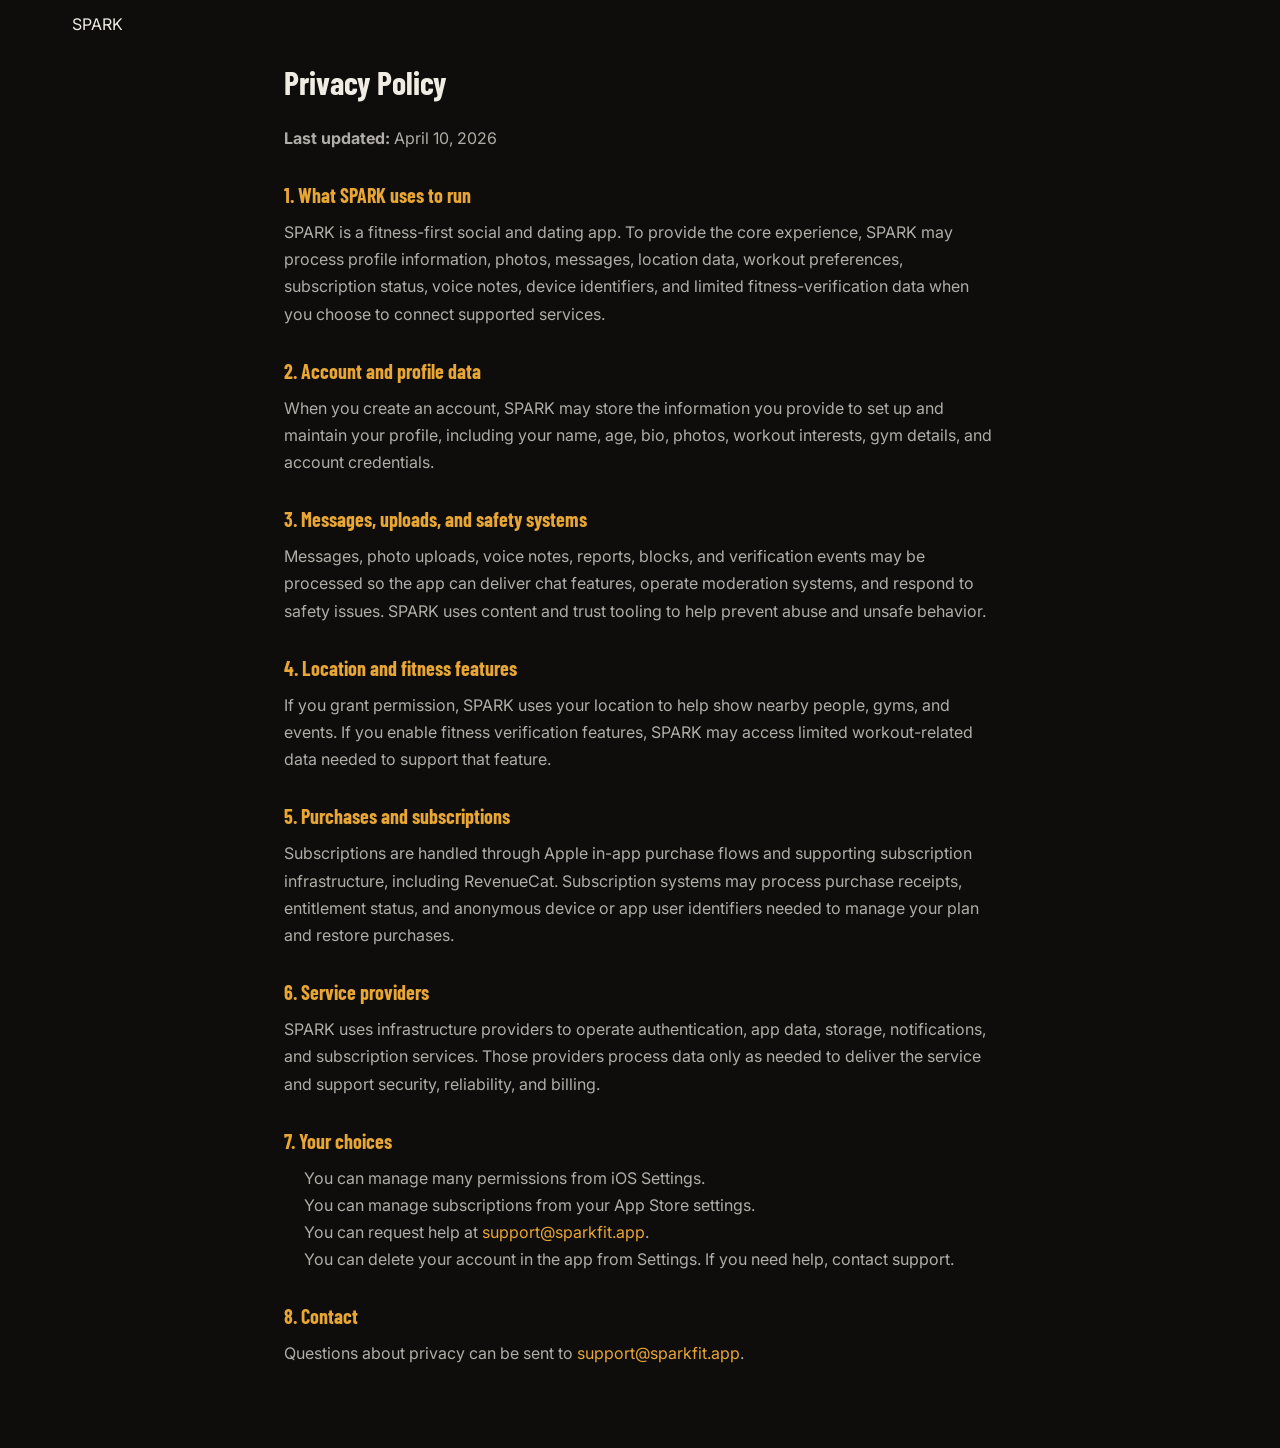
==== privacy/index.html @ d2ed8d86 "feat: add privacy, safety, support, and terms pages Co-Authored-By: Claude Opus 4.6 (1M context) <no" ====
<!DOCTYPE html>
<html lang="en">
<head>
  <meta charset="UTF-8">
  <meta name="viewport" content="width=device-width, initial-scale=1.0">
  <title>Privacy Policy - SPARK</title>
  <meta name="description" content="SPARK privacy policy and data handling details.">
  <link rel="stylesheet" href="../style.css">
  <style>
    .legal { max-width: 760px; margin: 0 auto; padding: 4rem 1.5rem 5rem; }
    .legal h1 { margin-bottom: 1.5rem; }
    .legal h2 { margin: 2rem 0 0.75rem; font-size: 1.25rem; color: var(--gold); }
    .legal p, .legal li { color: var(--text-secondary); line-height: 1.7; }
    .legal ul { padding-left: 1.25rem; }
    .legal a { color: var(--gold); }
  </style>
</head>
<body>
  <nav class="nav" aria-label="Main navigation">
    <div class="container nav__inner">
      <a href="/" class="nav__logo" aria-label="SPARK Home">SPARK</a>
    </div>
  </nav>

  <main class="legal">
    <h1>Privacy Policy</h1>
    <p><strong>Last updated:</strong> April 10, 2026</p>

    <h2>1. What SPARK uses to run</h2>
    <p>SPARK is a fitness-first social and dating app. To provide the core experience, SPARK may process profile information, photos, messages, location data, workout preferences, subscription status, voice notes, device identifiers, and limited fitness-verification data when you choose to connect supported services.</p>

    <h2>2. Account and profile data</h2>
    <p>When you create an account, SPARK may store the information you provide to set up and maintain your profile, including your name, age, bio, photos, workout interests, gym details, and account credentials.</p>

    <h2>3. Messages, uploads, and safety systems</h2>
    <p>Messages, photo uploads, voice notes, reports, blocks, and verification events may be processed so the app can deliver chat features, operate moderation systems, and respond to safety issues. SPARK uses content and trust tooling to help prevent abuse and unsafe behavior.</p>

    <h2>4. Location and fitness features</h2>
    <p>If you grant permission, SPARK uses your location to help show nearby people, gyms, and events. If you enable fitness verification features, SPARK may access limited workout-related data needed to support that feature.</p>

    <h2>5. Purchases and subscriptions</h2>
    <p>Subscriptions are handled through Apple in-app purchase flows and supporting subscription infrastructure, including RevenueCat. Subscription systems may process purchase receipts, entitlement status, and anonymous device or app user identifiers needed to manage your plan and restore purchases.</p>

    <h2>6. Service providers</h2>
    <p>SPARK uses infrastructure providers to operate authentication, app data, storage, notifications, and subscription services. Those providers process data only as needed to deliver the service and support security, reliability, and billing.</p>

    <h2>7. Your choices</h2>
    <ul>
      <li>You can manage many permissions from iOS Settings.</li>
      <li>You can manage subscriptions from your App Store settings.</li>
      <li>You can request help at <a href="mailto:support@sparkfit.app">support@sparkfit.app</a>.</li>
      <li>You can delete your account in the app from Settings. If you need help, contact support.</li>
    </ul>

    <h2>8. Contact</h2>
    <p>Questions about privacy can be sent to <a href="mailto:support@sparkfit.app">support@sparkfit.app</a>.</p>
  </main>
</body>
</html>
---- style.css ----
/* ============================================================
   SPARK Enterprise v8.0 (App v5.3.0) — Design System & Styles
   Premium dark-themed fitness dating app landing page
   ============================================================ */

@import url('https://fonts.googleapis.com/css2?family=Barlow+Condensed:wght@400;500;600;700;800;900&family=Inter:wght@300;400;500;600;700&display=swap');

/* ---------- Design Tokens ---------- */
:root {
  --bg:             #0e0d0b;
  --bg-elevated:    #161513;
  --bg-surface:     #1c1b18;
  --bg-surface-2:   #242320;
  --bg-surface-3:   #2c2b27;
  --gold:           #e8a634;
  --gold-dim:       #c48a28;
  --gold-glow:      rgba(232, 166, 52, 0.15);
  --gold-glow-strong: rgba(232, 166, 52, 0.25);
  --spark-red:      #e85c4a;
  --spark-red-dim:  #c44a3a;
  --spark-red-glow: rgba(232, 92, 74, 0.12);
  --buddy-teal:     #3bb8a8;
  --buddy-teal-dim: #2f9488;
  --buddy-teal-glow:rgba(59, 184, 168, 0.12);
  --community-purple:#9b72e8;
  --community-purple-dim:#7d5cc0;
  --community-purple-glow:rgba(155, 114, 232, 0.12);
  --text-primary:   #f0ece4;
  --text-secondary: rgba(240, 236, 228, 0.72);
  --text-tertiary:  rgba(240, 236, 228, 0.44);
  --text-faint:     rgba(240, 236, 228, 0.24);
  --border-subtle:  rgba(240, 236, 228, 0.06);
  --border-default: rgba(240, 236, 228, 0.10);
  --border-strong:  rgba(240, 236, 228, 0.18);
  --text-xs:   clamp(0.6875rem, 0.65rem + 0.15vw, 0.75rem);
  --text-sm:   clamp(0.8125rem, 0.78rem + 0.15vw, 0.875rem);
  --text-base: clamp(0.9375rem, 0.9rem + 0.2vw, 1rem);
  --text-lg:   clamp(1.125rem, 1rem + 0.5vw, 1.375rem);
  --text-xl:   clamp(1.375rem, 1.1rem + 1vw, 2rem);
  --text-2xl:  clamp(1.75rem, 1.2rem + 2vw, 3rem);
  --text-3xl:  clamp(2.25rem, 1rem + 4vw, 4.5rem);
  --font-display: 'Barlow Condensed', sans-serif;
  --font-body: 'Inter', sans-serif;
  --ease-golden: cubic-bezier(0.16, 1, 0.3, 1);
  --ease-in: cubic-bezier(0.4, 0, 1, 1);
  --transition-interactive: 180ms cubic-bezier(0.16, 1, 0.3, 1);
  --radius-sm: 0.375rem;
  --radius-md: 0.625rem;
  --radius-lg: 1rem;
  --radius-xl: 1.5rem;
  --shadow-sm: 0 1px 3px rgba(0,0,0,0.25);
  --shadow-md: 0 4px 16px rgba(0,0,0,0.3);
  --shadow-lg: 0 12px 40px rgba(0,0,0,0.4);
}

/* ---------- Light Mode ---------- */
[data-theme="light"] {
  --bg:             #f7f5f0;
  --bg-elevated:    #ffffff;
  --bg-surface:     #f0ede6;
  --bg-surface-2:   #e8e5de;
  --bg-surface-3:   #dfdcd5;
  --text-primary:   #1a1814;
  --text-secondary: rgba(26, 24, 20, 0.68);
  --text-tertiary:  rgba(26, 24, 20, 0.44);
  --text-faint:     rgba(26, 24, 20, 0.22);
  --border-subtle:  rgba(26, 24, 20, 0.06);
  --border-default: rgba(26, 24, 20, 0.12);
  --border-strong:  rgba(26, 24, 20, 0.22);
  --shadow-sm: 0 1px 3px rgba(0,0,0,0.08);
  --shadow-md: 0 4px 16px rgba(0,0,0,0.1);
  --shadow-lg: 0 12px 40px rgba(0,0,0,0.14);
}

/* ---------- Reset ---------- */
*, *::before, *::after { box-sizing: border-box; margin: 0; padding: 0; }
html { scroll-behavior: smooth; scroll-padding-top: 5rem; -webkit-font-smoothing: antialiased; text-size-adjust: none; }
body { font-family: var(--font-body); font-size: var(--text-base); line-height: 1.6; color: var(--text-primary); background: var(--bg); overflow-x: hidden; }
img, svg, video, canvas { display: block; max-width: 100%; }
button { cursor: pointer; background: none; border: none; font: inherit; color: inherit; }
a { color: inherit; text-decoration: none; }
ul { list-style: none; }
h1,h2,h3,h4,h5,h6 { font-family: var(--font-display); line-height: 1.15; text-wrap: balance; }
p { text-wrap: pretty; max-width: 72ch; }
input, textarea, select { font: inherit; color: inherit; }

.sr-only { position: absolute; width: 1px; height: 1px; padding: 0; margin: -1px; overflow: hidden; clip: rect(0,0,0,0); white-space: nowrap; border-width: 0; }

@media (prefers-reduced-motion: reduce) {
  *, *::before, *::after {
    animation-duration: 0.01ms !important;
    animation-iteration-count: 1 !important;
    transition-duration: 0.01ms !important;
    scroll-behavior: auto !important;
  }
}

/* ---------- Layout ---------- */
.container { width: 100%; max-width: 1200px; margin: 0 auto; padding: 0 clamp(1rem, 3vw, 2rem); }
.text-center { text-align: center; }
section { padding: clamp(3rem, 6vw, 6rem) 0; }

/* ---------- Skip Link ---------- */
.skip-link { position: absolute; top: -100%; left: 1rem; background: var(--gold); color: #0e0d0b; padding: 0.5rem 1rem; border-radius: var(--radius-sm); font-weight: 600; z-index: 10000; }
.skip-link:focus { top: 0.5rem; }

/* ---------- Section Headers ---------- */
.section-label { font-family: var(--font-display); font-size: var(--text-sm); font-weight: 700; text-transform: uppercase; letter-spacing: 0.15em; color: var(--gold); margin-bottom: 0.75rem; }
.section-title { font-size: var(--text-2xl); font-weight: 800; text-transform: uppercase; letter-spacing: 0.02em; margin-bottom: 1rem; }
.section-subtitle { font-size: var(--text-base); color: var(--text-secondary); max-width: 600px; margin: 0 auto; }
.section-header { margin-bottom: clamp(2rem, 4vw, 3.5rem); }

/* ---------- Buttons ---------- */
.btn { display: inline-flex; align-items: center; gap: 0.5rem; font-family: var(--font-display); font-weight: 700; font-size: var(--text-sm); text-transform: uppercase; letter-spacing: 0.08em; padding: 0.75rem 1.75rem; border-radius: var(--radius-md); transition: all var(--transition-interactive); white-space: nowrap; }
.btn--primary { background: var(--gold); color: #0e0d0b; }
.btn--primary:hover { background: #f0b440; transform: translateY(-1px); box-shadow: 0 4px 20px var(--gold-glow-strong); }
.btn--primary:active { transform: translateY(0); }
.btn--outline { border: 1.5px solid var(--border-strong); color: var(--text-primary); }
.btn--outline:hover { border-color: var(--gold); color: var(--gold); transform: translateY(-1px); }
.btn--sm { padding: 0.5rem 1.25rem; font-size: var(--text-xs); }
.btn--lg { padding: 1rem 2.25rem; font-size: var(--text-sm); }
.btn--block { width: 100%; justify-content: center; }

/* ---------- Tags ---------- */
.tag { display: inline-block; font-size: 0.65rem; font-weight: 700; text-transform: uppercase; letter-spacing: 0.1em; padding: 0.2rem 0.5rem; border-radius: var(--radius-sm); }
.tag--gold { background: var(--gold-glow); color: var(--gold); }
.tag--teal { background: var(--buddy-teal-glow); color: var(--buddy-teal); }
.tag--purple { background: var(--community-purple-glow); color: var(--community-purple); }

/* ---------- Navigation ---------- */
.nav { position: fixed; top: 0; left: 0; right: 0; z-index: 1000; padding: 0.75rem 0; transition: background 0.3s, box-shadow 0.3s, backdrop-filter 0.3s; }
.nav.scrolled { background: rgba(14, 13, 11, 0.85); backdrop-filter: blur(20px) saturate(1.5); box-shadow: 0 1px 0 var(--border-subtle); }
[data-theme="light"] .nav.scrolled { background: rgba(247, 245, 240, 0.88); }
.nav__inner { display: flex; align-items: center; justify-content: space-between; gap: 2rem; }
.nav__logo { flex-shrink: 0; }
.nav__links { display: flex; gap: 1.75rem; }
.nav__links a { font-family: var(--font-display); font-size: var(--text-sm); font-weight: 600; text-transform: uppercase; letter-spacing: 0.06em; color: var(--text-secondary); transition: color var(--transition-interactive); }
.nav__links a:hover { color: var(--gold); }
.nav__actions { display: flex; align-items: center; gap: 0.75rem; }
.nav__theme-btn { width: 36px; height: 36px; display: flex; align-items: center; justify-content: center; border-radius: 50%; color: var(--text-secondary); transition: color var(--transition-interactive), background var(--transition-interactive); }
.nav__theme-btn:hover { color: var(--gold); background: var(--gold-glow); }

.hamburger { display: none; flex-direction: column; gap: 5px; width: 28px; padding: 4px 0; }
.hamburger span { display: block; height: 2px; background: var(--text-primary); border-radius: 2px; transition: all 0.3s var(--ease-golden); }
.hamburger.active span:nth-child(1) { transform: rotate(45deg) translate(5px, 5px); }
.hamburger.active span:nth-child(2) { opacity: 0; }
.hamburger.active span:nth-child(3) { transform: rotate(-45deg) translate(5px, -5px); }

.mobile-nav { display: none; position: fixed; top: 0; left: 0; right: 0; bottom: 0; background: var(--bg); z-index: 999; flex-direction: column; align-items: center; justify-content: center; gap: 2rem; opacity: 0; pointer-events: none; transition: opacity 0.3s; }
.mobile-nav.open { display: flex; opacity: 1; pointer-events: all; }
.mobile-nav a { font-family: var(--font-display); font-size: var(--text-xl); font-weight: 700; text-transform: uppercase; letter-spacing: 0.08em; color: var(--text-primary); }

@media (max-width: 900px) {
  .nav__links, .nav__actions .btn { display: none; }
  .hamburger { display: flex; }
}

/* ---------- Scroll Reveal ---------- */
.js-reveal-ready .reveal { opacity: 0; transform: translateY(16px); transition: opacity 0.6s var(--ease-golden), transform 0.6s var(--ease-golden); }
.js-reveal-ready .reveal.visible { opacity: 1; transform: translateY(0); }
.js-reveal-ready .stagger-item { opacity: 0; transform: translateY(16px); transition: opacity 0.5s var(--ease-golden), transform 0.5s var(--ease-golden); }
.js-reveal-ready .stagger-item.visible { opacity: 1; transform: translateY(0); }

/* ---------- Text Gradient ---------- */
.text-gradient { background: linear-gradient(135deg, var(--gold), var(--spark-red)); -webkit-background-clip: text; -webkit-text-fill-color: transparent; background-clip: text; }

/* ============================================================
   HERO
   ============================================================ */
.hero { position: relative; min-height: 100vh; display: flex; align-items: center; padding-top: 5rem; overflow: hidden; }
#heroCanvas { position: absolute; inset: 0; width: 100%; height: 100%; z-index: 0; pointer-events: none; }
.hero__inner { position: relative; z-index: 1; display: grid; grid-template-columns: 1fr 1fr; align-items: center; gap: 3rem; }
.hero__label { font-family: var(--font-display); font-weight: 700; text-transform: uppercase; letter-spacing: 0.15em; color: var(--gold); font-size: var(--text-sm); margin-bottom: 1rem; }
.hero__title { font-size: var(--text-3xl); font-weight: 900; text-transform: uppercase; letter-spacing: 0.02em; line-height: 1.05; margin-bottom: 1.5rem; }
.hero__subtitle { font-size: var(--text-base); color: var(--text-secondary); line-height: 1.7; margin-bottom: 2rem; max-width: 520px; }
.hero__ctas { display: flex; gap: 1rem; flex-wrap: wrap; margin-bottom: 2rem; }
.hero__proof { display: flex; align-items: center; gap: 0.75rem; }
.hero__proof p { font-size: var(--text-sm); color: var(--text-secondary); }
.hero__avatars { display: flex; }
.hero__avatar { width: 32px; height: 32px; border-radius: 50%; display: flex; align-items: center; justify-content: center; font-size: 0.65rem; font-weight: 700; color: #fff; margin-right: -8px; border: 2px solid var(--bg); }

/* 3D Phone */
.hero__phone-wrapper { display: flex; justify-content: center; perspective: 1200px; }
.phone-3d { position: relative; transform-style: preserve-3d; }
.phone-3d__device { width: 260px; height: 520px; background: #1a1a1a; border-radius: 36px; border: 3px solid #333; box-shadow: 0 20px 60px rgba(0,0,0,0.5), inset 0 0 0 1px rgba(255,255,255,0.05); overflow: hidden; position: relative; transform: rotateY(-8deg) rotateX(2deg); transition: transform 0.8s var(--ease-golden); }
.phone-3d:hover .phone-3d__device { transform: rotateY(0deg) rotateX(0deg); }
.phone-3d__screen { width: 100%; height: 100%; position: relative; overflow: hidden; background: var(--bg-surface); border-radius: 33px; }
.phone-3d__slide { position: absolute; inset: 0; opacity: 0; transition: opacity 0.6s var(--ease-golden); }
.phone-3d__slide--active { opacity: 1; }

/* Phone screen content */
.phone-screen { height: 100%; display: flex; flex-direction: column; padding: 2.5rem 1.25rem 1.25rem; }
.phone-screen__header { display: flex; justify-content: space-between; align-items: center; margin-bottom: 1rem; }
.phone-screen__logo { font-family: var(--font-display); font-weight: 800; font-size: 1.1rem; color: var(--gold); text-transform: uppercase; letter-spacing: 0.05em; }
.phone-screen__icon { color: var(--text-secondary); font-size: 0.9rem; }
.phone-screen__card { flex: 1; display: flex; flex-direction: column; align-items: center; justify-content: center; gap: 0.5rem; }
.phone-screen__avatar { width: 80px; height: 80px; border-radius: 50%; display: flex; align-items: center; justify-content: center; font-size: 1.5rem; font-weight: 700; color: #fff; margin-bottom: 0.5rem; }
.phone-screen__card h4 { font-family: var(--font-display); font-weight: 700; font-size: 1.1rem; }
.phone-screen__card p { font-size: 0.75rem; color: var(--text-secondary); }
.phone-screen__tags { display: flex; gap: 0.35rem; margin-top: 0.5rem; }
.phone-screen__actions { display: flex; justify-content: center; gap: 1rem; padding: 1rem 0; }
.phone-btn { width: 44px; height: 44px; border-radius: 50%; display: flex; align-items: center; justify-content: center; font-size: 1rem; border: 2px solid var(--border-default); color: var(--text-secondary); transition: all var(--transition-interactive); }
.phone-btn--skip:hover { border-color: var(--spark-red); color: var(--spark-red); }
.phone-btn--like:hover { border-color: var(--buddy-teal); color: var(--buddy-teal); }
.phone-btn--super:hover { border-color: var(--gold); color: var(--gold); }

.phone-screen--match { align-items: center; justify-content: center; background: radial-gradient(ellipse at center, rgba(232,92,74,0.15) 0%, transparent 70%); }
.phone-screen__match-anim { text-align: center; }
.phone-screen__match-anim i { font-size: 2.5rem; color: var(--spark-red); margin-bottom: 0.75rem; display: block; }
.phone-screen__match-anim h4 { font-family: var(--font-display); font-size: 1.5rem; font-weight: 800; text-transform: uppercase; margin-bottom: 0.5rem; }
.phone-screen__match-anim p { font-size: 0.8rem; color: var(--text-secondary); margin-bottom: 1rem; }
.phone-screen__match-avatars { display: flex; align-items: center; justify-content: center; gap: 0.75rem; }
.phone-screen__avatar-sm { width: 48px; height: 48px; border-radius: 50%; display: flex; align-items: center; justify-content: center; font-weight: 700; color: #fff; font-size: 0.9rem; }
.phone-screen__heart { color: var(--spark-red); font-size: 1.2rem; animation: pulse-heart 1.2s ease-in-out infinite; }
@keyframes pulse-heart { 0%,100% { transform: scale(1); } 50% { transform: scale(1.2); } }

.phone-screen--chat .phone-screen__messages { flex: 1; display: flex; flex-direction: column; gap: 0.5rem; justify-content: flex-end; padding-bottom: 1rem; }
.msg { max-width: 80%; padding: 0.5rem 0.75rem; border-radius: 12px; font-size: 0.75rem; line-height: 1.4; }
.msg--them { background: var(--bg-surface-2); align-self: flex-start; border-bottom-left-radius: 4px; }
.msg--me { background: var(--gold); color: #0e0d0b; align-self: flex-end; border-bottom-right-radius: 4px; }

/* Phone floating labels */
.phone-3d__labels { position: absolute; inset: 0; pointer-events: none; }
.phone-3d__label { position: absolute; background: var(--bg-surface); border: 1px solid var(--border-default); padding: 0.4rem 0.75rem; border-radius: var(--radius-md); font-size: 0.7rem; font-weight: 600; color: var(--text-primary); white-space: nowrap; box-shadow: var(--shadow-md); }
.phone-3d__label i { color: var(--gold); margin-right: 0.3rem; }
.phone-3d__label--1 { top: 15%; left: -110%; }
.phone-3d__label--2 { top: 45%; right: -110%; }
.phone-3d__label--3 { bottom: 20%; left: -100%; }

@media (max-width: 768px) {
  .hero__inner { grid-template-columns: 1fr; text-align: center; }
  .hero__subtitle { margin-left: auto; margin-right: auto; }
  .hero__ctas { justify-content: center; }
  .hero__proof { justify-content: center; }
  .phone-3d__label { display: none; }
  .phone-3d__device { width: 220px; height: 440px; transform: none; }
}

/* ============================================================
   STATS
   ============================================================ */
.stats { padding: 2.5rem 0; border-top: 1px solid var(--border-subtle); border-bottom: 1px solid var(--border-subtle); }
.stats__grid { display: grid; grid-template-columns: repeat(4, 1fr); gap: 2rem; text-align: center; }
.stat__number { font-family: var(--font-display); font-size: var(--text-xl); font-weight: 800; color: var(--gold); display: block; }
.stat__label { font-size: var(--text-xs); color: var(--text-tertiary); text-transform: uppercase; letter-spacing: 0.1em; }
@media (max-width: 600px) { .stats__grid { grid-template-columns: repeat(2, 1fr); } }

/* ============================================================
   HOW IT WORKS
   ============================================================ */
.how__grid { display: grid; grid-template-columns: repeat(3, 1fr); gap: 2rem; }
.how-card { background: var(--bg-surface); border: 1px solid var(--border-subtle); border-radius: var(--radius-lg); padding: 2rem; text-align: center; position: relative; transition: border-color var(--transition-interactive), box-shadow var(--transition-interactive); }
.how-card:hover { border-color: var(--gold-glow); box-shadow: 0 0 30px var(--gold-glow); }
.how-card__icon { font-size: 1.75rem; color: var(--gold); margin-bottom: 1rem; }
.how-card__step { position: absolute; top: 1rem; right: 1rem; font-family: var(--font-display); font-size: 2.5rem; font-weight: 900; color: var(--text-faint); line-height: 1; }
.how-card__title { font-size: var(--text-lg); font-weight: 700; margin-bottom: 0.75rem; }
.how-card__text { font-size: var(--text-sm); color: var(--text-secondary); line-height: 1.7; }
@media (max-width: 768px) { .how__grid { grid-template-columns: 1fr; } }

/* ============================================================
   FEATURES TABS
   ============================================================ */
.features-section { background: var(--bg-elevated); }
.features__tabs { display: flex; justify-content: center; gap: 0.5rem; flex-wrap: wrap; margin-bottom: 2.5rem; }
.features__tab { font-family: var(--font-display); font-size: var(--text-sm); font-weight: 600; text-transform: uppercase; letter-spacing: 0.08em; padding: 0.6rem 1.5rem; border-radius: var(--radius-md); border: 1px solid var(--border-default); color: var(--text-secondary); transition: all var(--transition-interactive); }
.features__tab.active, .features__tab:hover { background: var(--gold); color: #0e0d0b; border-color: var(--gold); }
.features__panel { display: none; }
.features__panel.active { display: block; }
.features__panel-grid { display: grid; grid-template-columns: repeat(2, 1fr); gap: 1.5rem; }
.feature-item { display: flex; gap: 1rem; padding: 1.5rem; background: var(--bg-surface); border: 1px solid var(--border-subtle); border-radius: var(--radius-md); transition: border-color var(--transition-interactive); }
.feature-item:hover { border-color: var(--gold-glow); }
.feature-item__icon { font-size: 1.25rem; color: var(--gold); flex-shrink: 0; margin-top: 0.15rem; }
.feature-item h4 { font-size: var(--text-sm); font-weight: 700; margin-bottom: 0.35rem; }
.feature-item p { font-size: var(--text-xs); color: var(--text-secondary); line-height: 1.6; }
@media (max-width: 600px) { .features__panel-grid { grid-template-columns: 1fr; } }

/* ============================================================
   FITNESS VERIFIED SECTION
   ============================================================ */
.verified-section {
  background: var(--bg);
  position: relative;
  overflow: hidden;
}
.verified-section::before {
  content: '';
  position: absolute;
  inset: 0;
  background: radial-gradient(ellipse 70% 50% at 50% 0%, rgba(232, 166, 52, 0.08) 0%, transparent 70%);
  pointer-events: none;
}
.verified__grid {
  display: grid;
  grid-template-columns: repeat(3, 1fr);
  gap: 2rem;
  margin-top: 3rem;
}
.verified-card {
  background: var(--bg-surface);
  border: 1px solid var(--border-subtle);
  border-radius: var(--radius-lg);
  padding: 2.5rem 2rem;
  text-align: center;
  position: relative;
  overflow: hidden;
  transition: transform var(--transition-interactive), border-color var(--transition-interactive), box-shadow var(--transition-interactive);
}
.verified-card::after {
  content: '';
  position: absolute;
  inset: 0;
  opacity: 0;
  border-radius: inherit;
  transition: opacity var(--transition-interactive);
  pointer-events: none;
}
.verified-card:hover {
  transform: translateY(-6px);
}
.verified-card--bronze::after,
.verified-card:nth-child(1)::after { background: radial-gradient(ellipse 80% 60% at 50% 0%, rgba(184, 115, 51, 0.12) 0%, transparent 70%); }
.verified-card--silver::after,
.verified-card:nth-child(2)::after { background: radial-gradient(ellipse 80% 60% at 50% 0%, rgba(170, 169, 173, 0.12) 0%, transparent 70%); }
.verified-card--gold::after,
.verified-card:nth-child(3)::after  { background: radial-gradient(ellipse 80% 60% at 50% 0%, rgba(232, 166, 52, 0.18) 0%, transparent 70%); }
.verified-card:hover::after { opacity: 1; }
.verified-card:nth-child(1):hover { border-color: rgba(184, 115, 51, 0.4); box-shadow: 0 12px 40px rgba(184, 115, 51, 0.15); }
.verified-card:nth-child(2):hover { border-color: rgba(170, 169, 173, 0.4); box-shadow: 0 12px 40px rgba(170, 169, 173, 0.12); }
.verified-card:nth-child(3):hover { border-color: rgba(232, 166, 52, 0.45); box-shadow: 0 12px 40px rgba(232, 166, 52, 0.2); }
.verified-badge {
  font-size: 3.5rem;
  display: block;
  margin-bottom: 1.25rem;
  line-height: 1;
  position: relative;
  z-index: 1;
  filter: drop-shadow(0 4px 12px rgba(0,0,0,0.4));
}
.verified-badge--bronze {
  filter: drop-shadow(0 4px 16px rgba(184, 115, 51, 0.5));
}
.verified-badge--silver {
  filter: drop-shadow(0 4px 16px rgba(170, 169, 173, 0.4));
}
.verified-badge--gold {
  filter: drop-shadow(0 4px 16px rgba(232, 166, 52, 0.55));
}
.verified-card h3 {
  font-family: 'Barlow Condensed', sans-serif;
  font-weight: 800;
  font-size: var(--text-xl);
  letter-spacing: 0.04em;
  text-transform: uppercase;
  margin-bottom: 0.75rem;
  position: relative;
  z-index: 1;
}
.verified-card:nth-child(1) h3 { color: #cd7f32; }
.verified-card:nth-child(2) h3 { color: #aaa9ad; }
.verified-card:nth-child(3) h3 { background: linear-gradient(135deg, var(--gold), var(--buddy-teal)); -webkit-background-clip: text; -webkit-text-fill-color: transparent; background-clip: text; }
.verified-card p {
  font-size: var(--text-sm);
  color: var(--text-secondary);
  line-height: 1.6;
  position: relative;
  z-index: 1;
}
@media (max-width: 768px) { .verified__grid { grid-template-columns: 1fr; max-width: 360px; margin-inline: auto; } }
@media (max-width: 480px) { .verified-card { padding: 2rem 1.5rem; } }

/* ============================================================
   TRUST & SAFETY
   ============================================================ */
.trust__grid { display: grid; grid-template-columns: repeat(4, 1fr); gap: 1.5rem; }
.trust-card { text-align: center; padding: 2rem 1.5rem; background: var(--bg-surface); border: 1px solid var(--border-subtle); border-radius: var(--radius-lg); transition: border-color var(--transition-interactive), transform var(--transition-interactive); }
.trust-card:hover { border-color: var(--buddy-teal-glow); transform: translateY(-4px); }
.trust-card__icon { font-size: 2rem; color: var(--buddy-teal); margin-bottom: 1rem; display: block; }
.trust-card h3 { font-size: var(--text-sm); font-weight: 700; margin-bottom: 0.5rem; }
.trust-card p { font-size: var(--text-xs); color: var(--text-secondary); line-height: 1.6; }
@media (max-width: 768px) { .trust__grid { grid-template-columns: repeat(2, 1fr); } }
@media (max-width: 480px) { .trust__grid { grid-template-columns: 1fr; } }

/* ============================================================
   TESTIMONIALS CAROUSEL
   ============================================================ */
.testimonials-section { background: var(--bg-elevated); }
.carousel { max-width: 700px; margin: 0 auto; }
.carousel__viewport { overflow: hidden; border-radius: var(--radius-lg); }
.carousel__track { display: flex; transition: transform 0.5s var(--ease-golden); }
.carousel__slide { flex: 0 0 100%; padding: 0 0.5rem; }
.testimonial-card { background: var(--bg-surface); border: 1px solid var(--border-subtle); border-radius: var(--radius-lg); padding: 2rem; }
.testimonial-card__stars { color: var(--gold); margin-bottom: 1rem; display: flex; gap: 0.25rem; font-size: 0.85rem; }
.testimonial-card p { font-size: var(--text-base); color: var(--text-secondary); line-height: 1.7; margin-bottom: 1.5rem; font-style: italic; }
.testimonial-card footer { display: flex; align-items: center; gap: 0.75rem; }
.testimonial-card__avatar { width: 40px; height: 40px; border-radius: 50%; display: flex; align-items: center; justify-content: center; font-size: 0.7rem; font-weight: 700; color: #fff; flex-shrink: 0; }
.testimonial-card footer strong { display: block; font-size: var(--text-sm); }
.testimonial-card footer span { font-size: var(--text-xs); color: var(--text-tertiary); }
.carousel__controls { display: flex; align-items: center; justify-content: center; gap: 1rem; margin-top: 1.5rem; }
.carousel__btn { width: 36px; height: 36px; border-radius: 50%; border: 1px solid var(--border-default); display: flex; align-items: center; justify-content: center; color: var(--text-secondary); transition: all var(--transition-interactive); }
.carousel__btn:hover { border-color: var(--gold); color: var(--gold); }
.carousel__dots { display: flex; gap: 0.5rem; }
.carousel__dot { width: 8px; height: 8px; border-radius: 50%; background: var(--text-faint); border: none; transition: all var(--transition-interactive); }
.carousel__dot.active { background: var(--gold); width: 24px; border-radius: 4px; }

/* ============================================================
   PRICING
   ============================================================ */
.pricing__grid { display: grid; grid-template-columns: repeat(3, 1fr); gap: 1.5rem; align-items: start; }
.pricing-card { background: var(--bg-surface); border: 1px solid var(--border-subtle); border-radius: var(--radius-lg); padding: 2rem; position: relative; transition: transform var(--transition-interactive), box-shadow var(--transition-interactive); }
.pricing-card:hover { transform: translateY(-4px); box-shadow: var(--shadow-lg); }
.pricing-card--featured { border-color: var(--gold); background: var(--bg-surface-2); transform: scale(1.02); }
.pricing-card--featured:hover { transform: scale(1.02) translateY(-4px); }
.pricing-card__badge { position: absolute; top: -12px; left: 50%; transform: translateX(-50%); background: var(--gold); color: #0e0d0b; font-family: var(--font-display); font-size: 0.7rem; font-weight: 700; text-transform: uppercase; letter-spacing: 0.1em; padding: 0.25rem 1rem; border-radius: var(--radius-sm); }
.pricing-card__header { margin-bottom: 1.5rem; }
.pricing-card__header h3 { font-size: var(--text-lg); font-weight: 700; margin-bottom: 0.5rem; }
.pricing-card__price { font-family: var(--font-display); font-size: var(--text-xl); font-weight: 800; color: var(--gold); }
.pricing-card__price span { font-size: var(--text-xs); color: var(--text-tertiary); font-weight: 400; }
.pricing-card__features { margin-bottom: 1.5rem; }
.pricing-card__features li { display: flex; align-items: center; gap: 0.5rem; font-size: var(--text-sm); padding: 0.4rem 0; color: var(--text-secondary); }
.pricing-card__features li i.fa-check { color: var(--buddy-teal); }
.pricing-card__features li i.fa-xmark { color: var(--text-faint); }
.pricing-card__feature--disabled { opacity: 0.5; }
@media (max-width: 768px) { .pricing__grid { grid-template-columns: 1fr; max-width: 400px; margin: 0 auto; } .pricing-card--featured { transform: none; } .pricing-card--featured:hover { transform: translateY(-4px); } }

/* ============================================================
   COMPARISON TABLE (NEW v8)
   ============================================================ */
.comparison-section { background: var(--bg-elevated); }
.comparison-table-wrapper { overflow-x: auto; -webkit-overflow-scrolling: touch; }
.comparison-table { width: 100%; border-collapse: collapse; min-width: 600px; }
.comparison-table th, .comparison-table td { padding: 0.875rem 1.25rem; text-align: center; border-bottom: 1px solid var(--border-subtle); font-size: var(--text-sm); }
.comparison-table th { font-family: var(--font-display); font-weight: 700; text-transform: uppercase; letter-spacing: 0.06em; color: var(--text-tertiary); font-size: var(--text-xs); padding-bottom: 1rem; }
.comparison-table td:first-child { text-align: left; font-weight: 600; color: var(--text-primary); }
.comparison-table__spark { position: relative; }
.comparison-table thead .comparison-table__spark { color: var(--gold) !important; font-size: var(--text-sm) !important; }
.comparison-table__spark i.fa-check { color: var(--gold); font-size: 1.1rem; }
.comparison-table td:not(.comparison-table__spark) i.fa-check { color: var(--text-tertiary); }
.comparison-table td:not(.comparison-table__spark) i.fa-xmark { color: var(--spark-red-dim); opacity: 0.5; }
.comparison-table td:not(.comparison-table__spark) i.fa-minus { color: var(--text-tertiary); opacity: 0.5; }
.comparison-row { opacity: 0; transform: translateY(8px); transition: opacity 0.4s var(--ease-golden), transform 0.4s var(--ease-golden); }
.comparison-row.visible { opacity: 1; transform: translateY(0); }
/* Gold glow column */
.comparison-table__spark::after { content: ''; position: absolute; inset: 0; background: var(--gold-glow); pointer-events: none; z-index: -1; }

/* ============================================================
   LIVE APP DEMO (NEW v8)
   ============================================================ */
.demo-section { background: var(--bg); }
.demo__wrapper { display: flex; flex-direction: column; align-items: center; gap: 2rem; }
.demo__phone { perspective: 800px; }
.demo__phone-frame { width: 300px; height: 540px; background: var(--bg-surface); border-radius: 36px; border: 3px solid #333; box-shadow: var(--shadow-lg); overflow: hidden; position: relative; display: flex; flex-direction: column; }
.demo__phone-notch { width: 120px; height: 24px; background: #1a1a1a; border-radius: 0 0 16px 16px; margin: 0 auto; flex-shrink: 0; }
.demo__card-stack { flex: 1; position: relative; padding: 1rem; overflow: hidden; }
.demo__card { position: absolute; inset: 1rem; background: var(--bg-surface-2); border-radius: var(--radius-xl); padding: 1.5rem; display: flex; flex-direction: column; align-items: center; justify-content: center; gap: 0.75rem; border: 1px solid var(--border-subtle); transition: transform 0.5s var(--ease-golden), opacity 0.5s; user-select: none; touch-action: pan-y; }
.demo__card[data-card="2"] { transform: scale(0.9) translateY(16px); opacity: 0.5; z-index: 1; }
.demo__card[data-card="1"] { transform: scale(0.95) translateY(8px); opacity: 0.75; z-index: 2; }
.demo__card--front { z-index: 3 !important; transform: none !important; opacity: 1 !important; cursor: grab; }
.demo__card--front:active { cursor: grabbing; }
.demo__card-avatar { width: 80px; height: 80px; border-radius: 50%; display: flex; align-items: center; justify-content: center; font-size: 1.5rem; font-weight: 700; color: #fff; }
.demo__card-info { text-align: center; }
.demo__card-info h4 { font-family: var(--font-display); font-size: 1.25rem; font-weight: 700; }
.demo__card-info h4 span { font-weight: 400; color: var(--text-secondary); margin-left: 0.25rem; }
.demo__card-info p { font-size: var(--text-xs); color: var(--text-secondary); margin-top: 0.25rem; }
.demo__card-tags { display: flex; gap: 0.35rem; justify-content: center; margin-top: 0.5rem; }
.demo__card-overlay { position: absolute; top: 1.5rem; padding: 0.5rem 1.25rem; border-radius: var(--radius-md); font-family: var(--font-display); font-weight: 800; font-size: 1.5rem; text-transform: uppercase; letter-spacing: 0.1em; opacity: 0; transform: rotate(-15deg); transition: opacity 0.2s; pointer-events: none; }
.demo__card-overlay--like { right: 1rem; color: var(--buddy-teal); border: 3px solid var(--buddy-teal); }
.demo__card-overlay--nope { left: 1rem; color: var(--spark-red); border: 3px solid var(--spark-red); transform: rotate(15deg); }

.demo__match-screen { position: absolute; inset: 0; background: radial-gradient(ellipse at center, rgba(232,92,74,0.2) 0%, rgba(14,13,11,0.95) 70%); display: flex; align-items: center; justify-content: center; opacity: 0; pointer-events: none; transition: opacity 0.4s; z-index: 10; border-radius: 33px; }
.demo__match-screen.active { opacity: 1; pointer-events: all; cursor: pointer; }
.demo__match-content { text-align: center; }
.demo__match-content i { font-size: 3rem; color: var(--spark-red); margin-bottom: 0.75rem; display: block; animation: pulse-heart 1s ease-in-out infinite; }
.demo__match-content h3 { font-family: var(--font-display); font-size: 1.75rem; font-weight: 800; text-transform: uppercase; margin-bottom: 0.5rem; }
.demo__match-content p { font-size: var(--text-sm); color: var(--text-secondary); }

.demo__actions { display: flex; justify-content: center; gap: 1.5rem; padding: 0.75rem 0 1.25rem; flex-shrink: 0; }
.demo__action-btn { width: 52px; height: 52px; border-radius: 50%; display: flex; align-items: center; justify-content: center; font-size: 1.25rem; transition: all var(--transition-interactive); }
.demo__action-btn--nope { border: 2px solid var(--spark-red); color: var(--spark-red); }
.demo__action-btn--nope:hover { background: var(--spark-red); color: #fff; transform: scale(1.1); }
.demo__action-btn--like { border: 2px solid var(--buddy-teal); color: var(--buddy-teal); }
.demo__action-btn--like:hover { background: var(--buddy-teal); color: #fff; transform: scale(1.1); }
.demo__cta { text-align: center; }
.demo__cta p { color: var(--text-secondary); margin-bottom: 1rem; font-size: var(--text-sm); }

/* ============================================================
   CHARITY / IMPACT
   ============================================================ */
.charity-section { background: var(--bg-elevated); }
.charity__grid { display: grid; grid-template-columns: repeat(3, 1fr); gap: 2rem; text-align: center; }
.charity-stat__number { font-family: var(--font-display); font-size: var(--text-xl); font-weight: 800; color: var(--buddy-teal); display: block; }
.charity-stat__label { font-size: var(--text-xs); color: var(--text-tertiary); text-transform: uppercase; letter-spacing: 0.1em; }
@media (max-width: 600px) { .charity__grid { grid-template-columns: 1fr; } }

/* ============================================================
   PRESS
   ============================================================ */
.press__grid { display: flex; justify-content: center; flex-wrap: wrap; gap: 2rem; }
.press-logo { background: var(--bg-surface); border: 1px solid var(--border-subtle); border-radius: var(--radius-md); padding: 1rem 2rem; }
.press-logo span { font-family: var(--font-display); font-size: var(--text-sm); font-weight: 700; text-transform: uppercase; letter-spacing: 0.08em; color: var(--text-tertiary); }

/* ============================================================
   TEAM (NEW v8)
   ============================================================ */
.team-section { background: var(--bg-elevated); }
.team__grid { display: grid; grid-template-columns: repeat(4, 1fr); gap: 1.5rem; }
.team-card { perspective: 800px; height: 320px; }
.team-card__inner { position: relative; width: 100%; height: 100%; transition: transform 0.6s var(--ease-golden); transform-style: preserve-3d; }
.team-card:hover .team-card__inner { transform: rotateY(180deg); }
.team-card__front, .team-card__back { position: absolute; inset: 0; backface-visibility: hidden; border-radius: var(--radius-lg); padding: 1.5rem; display: flex; flex-direction: column; align-items: center; justify-content: center; text-align: center; border: 1px solid var(--border-subtle); }
.team-card__front { background: var(--bg-surface); }
.team-card__back { background: var(--bg-surface-2); transform: rotateY(180deg); gap: 0.75rem; }
.team-card__avatar { width: 64px; height: 64px; border-radius: 50%; display: flex; align-items: center; justify-content: center; font-size: 1.25rem; font-weight: 700; color: #fff; margin-bottom: 0.75rem; }
.team-card__front h3 { font-size: var(--text-sm); font-weight: 700; }
.team-card__role { font-size: var(--text-xs); color: var(--gold); font-weight: 600; margin-top: 0.25rem; }
.team-card__tagline { font-size: var(--text-xs); color: var(--text-secondary); margin-top: 0.5rem; line-height: 1.5; }
.team-card__back h4 { font-size: var(--text-sm); color: var(--gold); font-weight: 700; }
.team-card__back p { font-size: var(--text-xs); color: var(--text-secondary); line-height: 1.6; }
.team-card__social { display: flex; gap: 0.75rem; }
.team-card__social a { color: var(--text-secondary); font-size: 1.1rem; transition: color var(--transition-interactive); }
.team-card__social a:hover { color: var(--gold); }
@media (max-width: 900px) { .team__grid { grid-template-columns: repeat(2, 1fr); } }
@media (max-width: 480px) { .team__grid { grid-template-columns: 1fr; } .team-card { height: 280px; } }

/* ============================================================
   INVESTOR SECTION (NEW v8)
   ============================================================ */
.investor-section { background: var(--bg); border-top: 1px solid var(--border-subtle); border-bottom: 1px solid var(--border-subtle); }
.investor__metrics { display: grid; grid-template-columns: repeat(7, 1fr); gap: 1rem; margin-bottom: 3rem; }
.investor-metric { text-align: center; padding: 1.25rem 0.5rem; background: var(--bg-surface); border: 1px solid var(--border-subtle); border-radius: var(--radius-md); }
.investor-metric__value { font-family: var(--font-display); font-size: var(--text-lg); font-weight: 800; color: var(--gold); display: block; }
.investor-metric__label { font-size: var(--text-xs); color: var(--text-tertiary); text-transform: uppercase; letter-spacing: 0.08em; margin-top: 0.25rem; display: block; }
@media (max-width: 900px) { .investor__metrics { grid-template-columns: repeat(4, 1fr); } }
@media (max-width: 480px) { .investor__metrics { grid-template-columns: repeat(2, 1fr); } }

.investor__chart { max-width: 700px; margin: 0 auto 3rem; }
.investor__chart h3 { font-size: var(--text-lg); font-weight: 700; margin-bottom: 1rem; text-align: center; }
.growth-chart { width: 100%; height: auto; }
.growth-chart__line { stroke-dasharray: 1000; stroke-dashoffset: 1000; transition: stroke-dashoffset 2s var(--ease-golden); }
.growth-chart__line.animated { stroke-dashoffset: 0; }
.growth-chart__area { opacity: 0; transition: opacity 1.5s 0.5s; }
.growth-chart__area.animated { opacity: 1; }

.investor__timeline { max-width: 700px; margin: 0 auto 3rem; }
.investor__timeline h3 { font-size: var(--text-lg); font-weight: 700; margin-bottom: 1.5rem; text-align: center; }
.funding-timeline { display: flex; gap: 0; position: relative; }
.funding-timeline::before { content: ''; position: absolute; top: 14px; left: 0; right: 0; height: 2px; background: var(--border-default); }
.funding-step { flex: 1; position: relative; padding-top: 2.5rem; text-align: center; }
.funding-step__dot { width: 28px; height: 28px; border-radius: 50%; border: 3px solid var(--border-default); background: var(--bg); position: absolute; top: 0; left: 50%; transform: translateX(-50%); z-index: 1; transition: all 0.3s; }
.funding-step--complete .funding-step__dot { background: var(--gold); border-color: var(--gold); }
.funding-step--upcoming .funding-step__dot { border-color: var(--gold-dim); border-style: dashed; animation: pulse-dot 2s ease-in-out infinite; }
@keyframes pulse-dot { 0%,100% { box-shadow: 0 0 0 0 var(--gold-glow); } 50% { box-shadow: 0 0 0 8px transparent; } }
.funding-step__content h4 { font-size: var(--text-sm); font-weight: 700; margin-bottom: 0.25rem; }
.funding-step__amount { font-family: var(--font-display); font-size: var(--text-lg); font-weight: 800; color: var(--gold); }
.funding-step__content p { font-size: var(--text-xs); color: var(--text-secondary); margin-top: 0.25rem; }

.investor__quotes { max-width: 600px; margin: 0 auto 3rem; }
.investor-quote { text-align: center; padding: 2rem; background: var(--bg-surface); border: 1px solid var(--border-subtle); border-radius: var(--radius-lg); }
.investor-quote p { font-size: var(--text-base); font-style: italic; color: var(--text-secondary); line-height: 1.7; margin-bottom: 1rem; }
.investor-quote footer { font-size: var(--text-sm); color: var(--text-tertiary); }

.investor__cta { max-width: 500px; margin: 0 auto; text-align: center; }
.investor__cta h3 { font-size: var(--text-lg); font-weight: 700; margin-bottom: 1.25rem; }
.investor-form { display: grid; gap: 0.75rem; }
.investor-form input { padding: 0.75rem 1rem; background: var(--bg-surface); border: 1px solid var(--border-default); border-radius: var(--radius-md); color: var(--text-primary); font-size: var(--text-sm); transition: border-color var(--transition-interactive); }
.investor-form input:focus { border-color: var(--gold); outline: none; }

/* ============================================================
   TIMELINE / JOURNEY (NEW v8)
   ============================================================ */
.journey-section { background: var(--bg-elevated); }
.timeline { position: relative; max-width: 800px; margin: 0 auto; padding: 2rem 0; }
.timeline__line { position: absolute; left: 50%; top: 0; bottom: 0; width: 2px; background: var(--border-default); transform: translateX(-50%); }
.timeline__item { position: relative; width: 50%; padding: 0 2.5rem 3rem; }
.timeline__item--left { left: 0; text-align: right; padding-right: 3rem; }
.timeline__item--right { left: 50%; text-align: left; padding-left: 3rem; }
.timeline__icon { position: absolute; top: 0; width: 40px; height: 40px; background: var(--bg-surface-2); border: 2px solid var(--gold); border-radius: 50%; display: flex; align-items: center; justify-content: center; font-size: 0.9rem; color: var(--gold); z-index: 1; }
.timeline__item--left .timeline__icon { right: -20px; }
.timeline__item--right .timeline__icon { left: -20px; }
.timeline__content { background: var(--bg-surface); border: 1px solid var(--border-subtle); border-radius: var(--radius-md); padding: 1.25rem; }
.timeline__content h4 { font-size: var(--text-sm); font-weight: 700; margin-bottom: 0.35rem; }
.timeline__content p { font-size: var(--text-xs); color: var(--text-secondary); line-height: 1.6; }
.timeline__date { display: inline-block; font-size: var(--text-xs); color: var(--gold); font-weight: 600; margin-top: 0.5rem; }
@media (max-width: 768px) {
  .timeline__line { left: 20px; }
  .timeline__item { width: 100%; left: 0 !important; text-align: left !important; padding-left: 3.5rem !important; padding-right: 0 !important; }
  .timeline__icon { left: 0 !important; right: auto !important; }
}

/* ============================================================
   SUCCESS STORIES
   ============================================================ */
.success__grid { display: grid; grid-template-columns: repeat(3, 1fr); gap: 1.5rem; }
.success-card { background: var(--bg-surface); border: 1px solid var(--border-subtle); border-radius: var(--radius-lg); padding: 1.75rem; transition: border-color var(--transition-interactive), transform var(--transition-interactive); }
.success-card:hover { border-color: var(--spark-red-glow); transform: translateY(-2px); }
.success-card__badge { display: inline-flex; align-items: center; gap: 0.35rem; font-size: var(--text-xs); font-weight: 700; color: var(--spark-red); text-transform: uppercase; letter-spacing: 0.08em; margin-bottom: 0.75rem; }
.success-card h3 { font-size: var(--text-sm); font-weight: 700; margin-bottom: 0.5rem; }
.success-card p { font-size: var(--text-xs); color: var(--text-secondary); line-height: 1.6; margin-bottom: 0.75rem; font-style: italic; }
.success-card__meta { font-size: var(--text-xs); color: var(--text-tertiary); }
@media (max-width: 768px) { .success__grid { grid-template-columns: 1fr; } }

/* ============================================================
   ROI CALCULATOR
   ============================================================ */
.roi-section { background: var(--bg-elevated); }
.roi__wrapper { display: grid; grid-template-columns: 1fr 1fr; gap: 2.5rem; align-items: start; }
.roi__slider-group { margin-bottom: 1.5rem; }
.roi__slider-group label { display: flex; justify-content: space-between; font-size: var(--text-sm); font-weight: 600; margin-bottom: 0.5rem; }
.roi__slider-value { color: var(--gold); font-weight: 700; }
input[type="range"] { width: 100%; height: 6px; -webkit-appearance: none; appearance: none; background: var(--bg-surface-2); border-radius: 3px; outline: none; }
input[type="range"]::-webkit-slider-thumb { -webkit-appearance: none; width: 20px; height: 20px; border-radius: 50%; background: var(--gold); cursor: pointer; box-shadow: 0 0 10px var(--gold-glow); }
input[type="range"]::-moz-range-thumb { width: 20px; height: 20px; border-radius: 50%; background: var(--gold); cursor: pointer; border: none; }
.roi__results { display: grid; gap: 1rem; }
.roi__result-card { background: var(--bg-surface); border: 1px solid var(--border-subtle); border-radius: var(--radius-md); padding: 1.5rem; text-align: center; }
.roi__result-label { font-size: var(--text-xs); color: var(--text-tertiary); text-transform: uppercase; letter-spacing: 0.08em; display: block; margin-bottom: 0.5rem; }
.roi__result-value { font-family: var(--font-display); font-size: var(--text-xl); font-weight: 800; color: var(--gold); }
@media (max-width: 768px) { .roi__wrapper { grid-template-columns: 1fr; } }

/* ============================================================
   VIDEO DEMO
   ============================================================ */
.video__player { max-width: 800px; margin: 0 auto; border-radius: var(--radius-xl); overflow: hidden; cursor: pointer; position: relative; }
.video__poster { aspect-ratio: 16/9; position: relative; }
.video__poster-bg { width: 100%; height: 100%; background: linear-gradient(135deg, var(--bg-surface) 0%, var(--bg-surface-2) 50%, var(--bg-surface-3) 100%); display: flex; align-items: center; justify-content: center; }
.video__poster-text { display: flex; align-items: center; gap: 0.75rem; font-family: var(--font-display); font-size: var(--text-lg); font-weight: 700; color: var(--text-secondary); }
.video__poster-text i { font-size: 1.5rem; color: var(--gold); }
.video__play-btn { position: absolute; top: 50%; left: 50%; transform: translate(-50%, -50%); width: 64px; height: 64px; border-radius: 50%; background: var(--gold); color: #0e0d0b; display: flex; align-items: center; justify-content: center; font-size: 1.25rem; box-shadow: 0 0 30px var(--gold-glow); transition: all var(--transition-interactive); }
.video__play-btn:hover { transform: translate(-50%, -50%) scale(1.1); }

/* ============================================================
   PODCAST (NEW v8)
   ============================================================ */
.podcast-section { background: var(--bg-elevated); }
.podcast__grid { display: grid; grid-template-columns: repeat(2, 1fr); gap: 1.25rem; margin-bottom: 2rem; }
.podcast-card { background: var(--bg-surface); border: 1px solid var(--border-subtle); border-radius: var(--radius-md); padding: 1.5rem; position: relative; transition: border-color var(--transition-interactive); }
.podcast-card:hover { border-color: var(--community-purple-glow); }
.podcast-card__number { font-family: var(--font-display); font-size: var(--text-xs); font-weight: 700; color: var(--community-purple); text-transform: uppercase; letter-spacing: 0.1em; margin-bottom: 0.5rem; }
.podcast-card h4 { font-size: var(--text-sm); font-weight: 700; margin-bottom: 0.35rem; }
.podcast-card p { font-size: var(--text-xs); color: var(--text-secondary); line-height: 1.6; margin-bottom: 0.75rem; }
.podcast-card__meta { font-size: var(--text-xs); color: var(--text-tertiary); display: flex; align-items: center; gap: 0.35rem; }
.podcast-card__play { position: absolute; top: 1.5rem; right: 1.5rem; width: 36px; height: 36px; border-radius: 50%; border: 1.5px solid var(--community-purple); color: var(--community-purple); display: flex; align-items: center; justify-content: center; font-size: 0.8rem; transition: all var(--transition-interactive); }
.podcast-card__play:hover { background: var(--community-purple); color: #fff; }
@media (max-width: 600px) { .podcast__grid { grid-template-columns: 1fr; } }

.podcast__player { background: var(--bg-surface); border: 1px solid var(--border-subtle); border-radius: var(--radius-md); padding: 1rem 1.5rem; display: flex; align-items: center; gap: 1rem; margin-bottom: 1.5rem; }
.podcast__player-info { font-size: var(--text-sm); font-weight: 600; white-space: nowrap; overflow: hidden; text-overflow: ellipsis; min-width: 0; }
.podcast__player-controls { display: flex; align-items: center; gap: 0.75rem; flex: 1; }
.podcast__player-play { width: 36px; height: 36px; border-radius: 50%; background: var(--community-purple); color: #fff; display: flex; align-items: center; justify-content: center; font-size: 0.8rem; flex-shrink: 0; transition: all var(--transition-interactive); }
.podcast__player-play:hover { background: var(--community-purple-dim); transform: scale(1.05); }
.podcast__player-progress { flex: 1; display: flex; align-items: center; gap: 0.75rem; }
.podcast__player-bar { flex: 1; height: 4px; background: var(--bg-surface-3); border-radius: 2px; overflow: hidden; }
.podcast__player-fill { width: 0%; height: 100%; background: var(--community-purple); border-radius: 2px; transition: width 0.3s linear; }
.podcast__player-time { font-size: var(--text-xs); color: var(--text-tertiary); white-space: nowrap; }

.podcast__badges { display: flex; align-items: center; gap: 0.75rem; justify-content: center; flex-wrap: wrap; }
.podcast__badges > span { font-size: var(--text-sm); color: var(--text-tertiary); }
.podcast-badge { display: inline-flex; align-items: center; gap: 0.4rem; font-size: var(--text-xs); font-weight: 600; padding: 0.5rem 1rem; background: var(--bg-surface); border: 1px solid var(--border-default); border-radius: var(--radius-md); color: var(--text-secondary); transition: all var(--transition-interactive); }
.podcast-badge:hover { border-color: var(--community-purple); color: var(--community-purple); }

/* ============================================================
   COMMUNITY FORUM (NEW v8)
   ============================================================ */
.forum-section { background: var(--bg); }
.forum__grid { display: grid; grid-template-columns: repeat(3, 1fr); gap: 1.25rem; margin-bottom: 2.5rem; }
.forum-card { background: var(--bg-surface); border: 1px solid var(--border-subtle); border-radius: var(--radius-md); padding: 1.25rem; transition: border-color var(--transition-interactive), transform var(--transition-interactive); }
.forum-card:hover { border-color: var(--gold-glow); transform: translateY(-2px); }
.forum-card__tag { display: inline-block; font-size: 0.6rem; font-weight: 700; text-transform: uppercase; letter-spacing: 0.1em; padding: 0.15rem 0.5rem; border-radius: var(--radius-sm); margin-bottom: 0.5rem; }
.forum-card__tag--fitness { background: var(--buddy-teal-glow); color: var(--buddy-teal); }
.forum-card__tag--dating { background: var(--spark-red-glow); color: var(--spark-red); }
.forum-card__tag--success { background: var(--gold-glow); color: var(--gold); }
.forum-card__tag--challenge { background: var(--community-purple-glow); color: var(--community-purple); }
.forum-card__tag--lifestyle { background: rgba(240,236,228,0.08); color: var(--text-secondary); }
.forum-card h4 { font-size: var(--text-sm); font-weight: 700; margin-bottom: 0.75rem; }
.forum-card__meta { display: flex; gap: 0.75rem; flex-wrap: wrap; }
.forum-card__meta span { font-size: var(--text-xs); color: var(--text-tertiary); display: flex; align-items: center; gap: 0.25rem; }
@media (max-width: 768px) { .forum__grid { grid-template-columns: 1fr; } }

/* ============================================================
   SYSTEM STATUS (NEW v8)
   ============================================================ */
.status-section { background: var(--bg-elevated); }
.status__grid { display: grid; gap: 0; margin-bottom: 2rem; }
.status-item { display: flex; align-items: center; gap: 0.75rem; padding: 0.875rem 1.25rem; border-bottom: 1px solid var(--border-subtle); }
.status-item:last-child { border-bottom: none; }
.status-dot { width: 10px; height: 10px; border-radius: 50%; flex-shrink: 0; }
.status-dot--green { background: #22c55e; box-shadow: 0 0 8px rgba(34,197,94,0.4); }
.status-dot--yellow { background: #eab308; box-shadow: 0 0 8px rgba(234,179,8,0.4); }
.status-dot--red { background: #ef4444; box-shadow: 0 0 8px rgba(239,68,68,0.4); }
.status-item__name { flex: 1; font-size: var(--text-sm); font-weight: 600; }
.status-item__uptime { font-family: var(--font-display); font-size: var(--text-sm); font-weight: 700; color: var(--buddy-teal); }

.status__history { max-width: 600px; margin: 0 auto 2rem; }
.status__history h3 { font-size: var(--text-sm); font-weight: 700; margin-bottom: 0.75rem; text-align: center; }
.status__bars { display: flex; gap: 2px; height: 32px; align-items: flex-end; }
.status__bar { flex: 1; border-radius: 2px; min-height: 24px; height: 100%; transition: opacity 0.2s; }
.status__bar:hover { opacity: 0.8; }
.status__bar--green { background: #22c55e; }
.status__bar--yellow { background: #eab308; }
.status__history-labels { display: flex; justify-content: space-between; margin-top: 0.5rem; font-size: var(--text-xs); color: var(--text-tertiary); }

.status__subscribe { max-width: 400px; margin: 0 auto; text-align: center; }
.status__subscribe-form { display: flex; gap: 0.5rem; }
.status__subscribe-form input { flex: 1; padding: 0.6rem 1rem; background: var(--bg-surface); border: 1px solid var(--border-default); border-radius: var(--radius-md); font-size: var(--text-sm); color: var(--text-primary); }
.status__subscribe-form input:focus { border-color: var(--gold); outline: none; }

/* ============================================================
   PERFORMANCE METRICS (NEW v8)
   ============================================================ */
.perf-section { background: var(--bg); }
.perf__scores { display: flex; justify-content: center; gap: clamp(1.5rem, 4vw, 3rem); flex-wrap: wrap; margin-bottom: 2.5rem; }
.perf-score { text-align: center; position: relative; width: 120px; }
.perf-score__ring { width: 100%; height: auto; }
.perf-score__fill { transition: stroke-dashoffset 1.5s var(--ease-golden); }
.perf-score__value { position: absolute; top: 50%; left: 50%; transform: translate(-50%, -60%); font-family: var(--font-display); font-size: var(--text-xl); font-weight: 800; color: var(--text-primary); }
.perf-score__label { display: block; font-size: var(--text-xs); color: var(--text-secondary); margin-top: 0.5rem; font-weight: 600; }
.perf__stats { display: flex; justify-content: center; gap: 2.5rem; flex-wrap: wrap; }
.perf-stat { text-align: center; }
.perf-stat__value { font-family: var(--font-display); font-size: var(--text-lg); font-weight: 800; color: var(--buddy-teal); display: block; }
.perf-stat__label { font-size: var(--text-xs); color: var(--text-tertiary); }

/* ============================================================
   API PORTAL
   ============================================================ */
.api-section { background: var(--bg-elevated); }
.api__demo { max-width: 700px; margin: 0 auto; }
.api__tabs { display: flex; gap: 0.5rem; margin-bottom: 0; }
.api__tab { font-family: var(--font-display); font-size: var(--text-xs); font-weight: 600; text-transform: uppercase; letter-spacing: 0.08em; padding: 0.5rem 1rem; border-radius: var(--radius-md) var(--radius-md) 0 0; border: 1px solid var(--border-default); border-bottom: none; color: var(--text-secondary); background: var(--bg-surface); transition: all var(--transition-interactive); }
.api__tab.active { background: var(--bg-surface-2); color: var(--gold); border-color: var(--border-strong); }
.api__code-panel { display: none; }
.api__code-panel.active { display: block; }
.dev__code { position: relative; background: var(--bg-surface-2); border: 1px solid var(--border-default); border-radius: 0 var(--radius-md) var(--radius-md) var(--radius-md); overflow: hidden; }
.dev__code-copy { position: absolute; top: 0.5rem; right: 0.5rem; color: var(--text-tertiary); font-size: 0.85rem; padding: 0.35rem; transition: color var(--transition-interactive); z-index: 1; }
.dev__code-copy:hover { color: var(--gold); }
.dev__code-block { padding: 1.5rem; overflow-x: auto; }
.dev__code-block code { font-family: 'SF Mono', 'Fira Code', monospace; font-size: 0.8rem; line-height: 1.7; color: var(--text-secondary); white-space: pre; }

/* ============================================================
   ENTERPRISE / B2B
   ============================================================ */
.enterprise-section { background: var(--bg); }
.enterprise__grid { display: grid; grid-template-columns: repeat(3, 1fr); gap: 1.5rem; }
.enterprise-card { background: var(--bg-surface); border: 1px solid var(--border-subtle); border-radius: var(--radius-lg); padding: 2rem; position: relative; transition: transform var(--transition-interactive); }
.enterprise-card:hover { transform: translateY(-2px); }
.enterprise-card--featured { border-color: var(--gold); }
.enterprise-card__badge { position: absolute; top: -10px; left: 50%; transform: translateX(-50%); background: var(--gold); color: #0e0d0b; font-size: 0.65rem; font-weight: 700; text-transform: uppercase; letter-spacing: 0.1em; padding: 0.2rem 0.75rem; border-radius: var(--radius-sm); }
.enterprise-card__header { margin-bottom: 1.25rem; }
.enterprise-card__header h3 { font-size: var(--text-lg); font-weight: 700; margin-bottom: 0.35rem; }
.enterprise-card__price { font-family: var(--font-display); font-size: var(--text-xl); font-weight: 800; color: var(--gold); }
.enterprise-card__price span { font-size: var(--text-xs); color: var(--text-tertiary); font-weight: 400; }
.enterprise-card__features { margin-bottom: 1.5rem; }
.enterprise-card__features li { display: flex; align-items: center; gap: 0.5rem; font-size: var(--text-sm); padding: 0.35rem 0; color: var(--text-secondary); }
.enterprise-card__features li i.fa-check { color: var(--buddy-teal); }
.enterprise-card__features li i.fa-xmark { color: var(--text-faint); }
.enterprise-card__feature--disabled { opacity: 0.5; }
@media (max-width: 768px) { .enterprise__grid { grid-template-columns: 1fr; max-width: 400px; margin: 0 auto; } }

/* ============================================================
   BLOG
   ============================================================ */
.blog-section { background: var(--bg-elevated); }
.blog__filters { display: flex; justify-content: center; gap: 0.5rem; margin-bottom: 2rem; }
.blog__filter { font-family: var(--font-display); font-size: var(--text-xs); font-weight: 600; text-transform: uppercase; letter-spacing: 0.08em; padding: 0.5rem 1.25rem; border-radius: var(--radius-md); border: 1px solid var(--border-default); color: var(--text-secondary); transition: all var(--transition-interactive); }
.blog__filter.active, .blog__filter:hover { background: var(--gold); color: #0e0d0b; border-color: var(--gold); }
.blog__grid { display: grid; grid-template-columns: repeat(3, 1fr); gap: 1.5rem; }
.blog-card { background: var(--bg-surface); border: 1px solid var(--border-subtle); border-radius: var(--radius-lg); overflow: hidden; transition: transform var(--transition-interactive), box-shadow var(--transition-interactive); }
.blog-card:hover { transform: translateY(-2px); box-shadow: var(--shadow-md); }
.blog-card.hidden { display: none; }
.blog-card__image { aspect-ratio: 16/9; display: flex; align-items: center; justify-content: center; background: linear-gradient(135deg, var(--bg-surface-2), var(--bg-surface-3)); font-size: 2rem; color: var(--text-faint); }
.blog-card__content { padding: 1.25rem; }
.blog-card__tag { font-size: 0.6rem; font-weight: 700; text-transform: uppercase; letter-spacing: 0.1em; color: var(--gold); margin-bottom: 0.5rem; display: block; }
.blog-card__content h3 { font-size: var(--text-sm); font-weight: 700; margin-bottom: 0.5rem; line-height: 1.3; }
.blog-card__content p { font-size: var(--text-xs); color: var(--text-secondary); line-height: 1.6; margin-bottom: 0.75rem; }
.blog-card__meta { font-size: var(--text-xs); color: var(--text-tertiary); }
@media (max-width: 768px) { .blog__grid { grid-template-columns: 1fr; } }

/* ============================================================
   NEWSLETTER (NEW v8)
   ============================================================ */
.newsletter-section { background: var(--bg); }
.newsletter__wrapper { display: grid; grid-template-columns: 1.2fr 1fr; gap: 3rem; align-items: center; background: var(--bg-surface); border: 1px solid var(--border-subtle); border-radius: var(--radius-xl); padding: clamp(2rem, 4vw, 3rem); }
.newsletter__desc { font-size: var(--text-sm); color: var(--text-secondary); margin: 0.75rem 0 1rem; line-height: 1.6; }
.newsletter__proof { display: flex; gap: 0.5rem; font-size: var(--text-xs); color: var(--text-tertiary); margin-bottom: 1.5rem; flex-wrap: wrap; }
.newsletter__form { display: flex; gap: 0.5rem; }
.newsletter__form input { flex: 1; padding: 0.75rem 1rem; background: var(--bg-surface-2); border: 1px solid var(--border-default); border-radius: var(--radius-md); font-size: var(--text-sm); color: var(--text-primary); }
.newsletter__form input:focus { border-color: var(--gold); outline: none; }
.newsletter__preview { }
.newsletter__issue { background: var(--bg-surface-2); border: 1px solid var(--border-subtle); border-radius: var(--radius-md); padding: 1.5rem; }
.newsletter__issue-header { display: flex; justify-content: space-between; align-items: center; margin-bottom: 0.75rem; font-size: var(--text-xs); color: var(--text-tertiary); }
.newsletter__issue-badge { background: var(--gold-glow); color: var(--gold); font-size: 0.6rem; font-weight: 700; text-transform: uppercase; letter-spacing: 0.1em; padding: 0.15rem 0.5rem; border-radius: var(--radius-sm); }
.newsletter__issue h4 { font-size: var(--text-sm); font-weight: 700; margin-bottom: 0.5rem; }
.newsletter__issue p { font-size: var(--text-xs); color: var(--text-secondary); line-height: 1.6; }
@media (max-width: 768px) { .newsletter__wrapper { grid-template-columns: 1fr; } .newsletter__form { flex-direction: column; } }

/* ============================================================
   CAREERS
   ============================================================ */
.careers-section { background: var(--bg-elevated); }
.careers__grid { display: grid; grid-template-columns: repeat(2, 1fr); gap: 1.25rem; }
.career-card { background: var(--bg-surface); border: 1px solid var(--border-subtle); border-radius: var(--radius-md); padding: 1.5rem; display: flex; flex-direction: column; gap: 0.5rem; transition: border-color var(--transition-interactive); }
.career-card:hover { border-color: var(--gold-glow); }
.career-card__dept { font-size: var(--text-xs); font-weight: 700; color: var(--community-purple); text-transform: uppercase; letter-spacing: 0.08em; }
.career-card h3 { font-size: var(--text-sm); font-weight: 700; }
.career-card p { font-size: var(--text-xs); color: var(--text-secondary); }
.career-card .btn { align-self: flex-start; margin-top: auto; }
@media (max-width: 600px) { .careers__grid { grid-template-columns: 1fr; } }

/* ============================================================
   FAQ
   ============================================================ */
.faq-section { background: var(--bg); }
.faq__list { max-width: 700px; margin: 0 auto; }
.faq-item { border-bottom: 1px solid var(--border-subtle); }
.faq-item__question { width: 100%; display: flex; justify-content: space-between; align-items: center; padding: 1.25rem 0; font-family: var(--font-display); font-size: var(--text-sm); font-weight: 700; text-transform: uppercase; letter-spacing: 0.04em; color: var(--text-primary); text-align: left; }
.faq-item__question i { color: var(--gold); transition: transform 0.3s var(--ease-golden); font-size: 0.85rem; }
.faq-item.open .faq-item__question i { transform: rotate(45deg); }
.faq-item__answer { max-height: 0; overflow: hidden; transition: max-height 0.4s var(--ease-golden), padding 0.4s; }
.faq-item.open .faq-item__answer { max-height: 300px; padding-bottom: 1.25rem; }
.faq-item__answer p { font-size: var(--text-sm); color: var(--text-secondary); line-height: 1.7; }

/* ============================================================
   DOWNLOAD
   ============================================================ */
.download-section { background: linear-gradient(135deg, var(--bg-surface) 0%, var(--bg-elevated) 100%); }
.download__wrapper { text-align: center; max-width: 600px; margin: 0 auto; }
.download__content p { color: var(--text-secondary); margin-bottom: 1.5rem; font-size: var(--text-sm); }
.download__badges { display: flex; justify-content: center; gap: 1rem; margin-bottom: 2rem; flex-wrap: wrap; }
.store-badge { display: flex; align-items: center; gap: 0.75rem; padding: 0.75rem 1.5rem; background: var(--bg-surface-2); border: 1px solid var(--border-default); border-radius: var(--radius-md); transition: all var(--transition-interactive); }
.store-badge:hover { border-color: var(--gold); transform: translateY(-2px); }
.store-badge i { font-size: 1.5rem; color: var(--text-primary); }
.store-badge small { font-size: 0.6rem; color: var(--text-tertiary); display: block; line-height: 1; }
.store-badge strong { font-size: var(--text-sm); font-weight: 700; display: block; }
.download__email-form { display: flex; gap: 0.5rem; max-width: 400px; margin: 0 auto; }
.download__email-form input { flex: 1; padding: 0.6rem 1rem; background: var(--bg-surface-2); border: 1px solid var(--border-default); border-radius: var(--radius-md); font-size: var(--text-sm); color: var(--text-primary); }
.download__email-form input:focus { border-color: var(--gold); outline: none; }

/* ============================================================
   ACCESSIBILITY STATEMENT (NEW v8)
   ============================================================ */
.a11y-section { background: var(--bg-elevated); }
.a11y__content { max-width: 700px; margin: 0 auto; }
.a11y__block { margin-bottom: 2rem; }
.a11y__block h3 { font-size: var(--text-lg); font-weight: 700; margin-bottom: 0.75rem; }
.a11y__block p { font-size: var(--text-sm); color: var(--text-secondary); line-height: 1.7; }
.a11y__block a { color: var(--gold); text-decoration: underline; }
.a11y__features { margin-bottom: 2rem; }
.a11y__features h3 { font-size: var(--text-lg); font-weight: 700; margin-bottom: 0.75rem; }
.a11y__features ul { display: grid; gap: 0.5rem; }
.a11y__features li { display: flex; align-items: center; gap: 0.5rem; font-size: var(--text-sm); color: var(--text-secondary); }
.a11y__features li i { color: var(--buddy-teal); font-size: 0.85rem; }

/* ============================================================
   FOOTER
   ============================================================ */
.footer { background: var(--bg-surface); border-top: 1px solid var(--border-subtle); padding: 3rem 0 1.5rem; }
.footer__grid { display: grid; grid-template-columns: 1.5fr 1fr 1fr 1fr; gap: 2rem; margin-bottom: 2.5rem; }
.footer__brand p { font-size: var(--text-sm); color: var(--text-secondary); margin: 1rem 0; line-height: 1.6; max-width: 280px; }
.footer__social { display: flex; gap: 0.75rem; }
.footer__social a { width: 36px; height: 36px; border-radius: 50%; border: 1px solid var(--border-default); display: flex; align-items: center; justify-content: center; font-size: 0.9rem; color: var(--text-secondary); transition: all var(--transition-interactive); }
.footer__social a:hover { border-color: var(--gold); color: var(--gold); }
.footer__links h4 { font-family: var(--font-display); font-size: var(--text-xs); font-weight: 700; text-transform: uppercase; letter-spacing: 0.1em; color: var(--text-tertiary); margin-bottom: 1rem; }
.footer__links a { display: block; font-size: var(--text-sm); color: var(--text-secondary); padding: 0.3rem 0; transition: color var(--transition-interactive); }
.footer__links a:hover { color: var(--gold); }
.footer__bottom { display: flex; justify-content: space-between; align-items: center; padding-top: 1.5rem; border-top: 1px solid var(--border-subtle); }
.footer__bottom p { font-size: var(--text-xs); color: var(--text-tertiary); }
.footer__legal { display: flex; gap: 1.5rem; }
.footer__legal a { font-size: var(--text-xs); color: var(--text-tertiary); transition: color var(--transition-interactive); }
.footer__legal a:hover { color: var(--gold); }
@media (max-width: 768px) {
  .footer__grid { grid-template-columns: 1fr 1fr; }
  .footer__bottom { flex-direction: column; gap: 0.75rem; text-align: center; }
}

/* ============================================================
   BACK TO TOP
   ============================================================ */
.back-to-top { position: fixed; bottom: 2rem; right: 2rem; width: 44px; height: 44px; border-radius: 50%; background: var(--gold); color: #0e0d0b; display: flex; align-items: center; justify-content: center; font-size: 1rem; box-shadow: var(--shadow-md); opacity: 0; transform: translateY(16px); pointer-events: none; transition: all 0.3s var(--ease-golden); z-index: 100; }
.back-to-top.visible { opacity: 1; transform: translateY(0); pointer-events: all; }
.back-to-top:hover { transform: translateY(-2px); box-shadow: var(--shadow-lg); }

/* ============================================================
   COOKIE BANNER
   ============================================================ */
.cookie-banner { position: fixed; bottom: 0; left: 0; right: 0; background: var(--bg-surface-2); border-top: 1px solid var(--border-default); padding: 1rem 0; z-index: 1000; transform: translateY(100%); transition: transform 0.4s var(--ease-golden); }
.cookie-banner.visible { transform: translateY(0); }
.cookie-banner__content { max-width: 1200px; margin: 0 auto; padding: 0 clamp(1rem, 3vw, 2rem); display: flex; align-items: center; gap: 1.5rem; }
.cookie-banner__content p { flex: 1; font-size: var(--text-xs); color: var(--text-secondary); display: flex; align-items: center; gap: 0.5rem; }
.cookie-banner__content p i { color: var(--gold); font-size: 1.1rem; flex-shrink: 0; }
.cookie-banner__actions { display: flex; gap: 0.5rem; flex-shrink: 0; }
@media (max-width: 600px) { .cookie-banner__content { flex-direction: column; text-align: center; } }

/* ============================================================
   FORM MESSAGES
   ============================================================ */
.form-message { font-size: var(--text-xs); margin-top: 0.5rem; min-height: 1.25rem; }
.form-message--success { color: var(--buddy-teal); }
.form-message--error { color: var(--spark-red); }

/* ============================================================
   SHARE WORKOUT DATES SECTION — v5.3.0
   ============================================================ */
.share-section {
  padding: var(--section-py) 0;
  background: var(--bg-elevated);
  position: relative;
  overflow: hidden;
}
.share-section::before {
  content: '';
  position: absolute;
  top: -80px;
  left: 50%;
  transform: translateX(-50%);
  width: 600px;
  height: 400px;
  background: radial-gradient(ellipse, var(--gold-glow) 0%, transparent 70%);
  pointer-events: none;
}
.share-card-demo {
  display: flex;
  justify-content: center;
  align-items: center;
  padding: 2rem 0 1rem;
}
.mock-date-card {
  background: linear-gradient(145deg, #1a1710 0%, #111008 100%);
  border: 1px solid rgba(232, 166, 52, 0.30);
  border-radius: 20px;
  padding: 2.5rem 2.8rem 2rem;
  min-width: 300px;
  max-width: 360px;
  width: 100%;
  text-align: center;
  box-shadow:
    0 0 0 1px rgba(232, 166, 52, 0.08),
    0 8px 32px rgba(0, 0, 0, 0.5),
    0 0 60px rgba(232, 166, 52, 0.12),
    inset 0 1px 0 rgba(232, 166, 52, 0.10);
  position: relative;
  isolation: isolate;
}
.mock-date-card::before {
  content: '';
  position: absolute;
  inset: 0;
  border-radius: 20px;
  background: radial-gradient(ellipse at 50% 0%, rgba(232, 166, 52, 0.07) 0%, transparent 60%);
  pointer-events: none;
}
.date-card-spark {
  font-family: var(--font-display);
  font-size: 0.7rem;
  font-weight: 800;
  letter-spacing: 0.22em;
  text-transform: uppercase;
  color: var(--gold);
  margin-bottom: 1.2rem;
  opacity: 0.9;
}
.date-card-emoji {
  font-size: 3rem;
  line-height: 1;
  margin-bottom: 0.75rem;
  filter: drop-shadow(0 0 12px rgba(232, 166, 52, 0.4));
}
.date-card-title {
  font-family: var(--font-display);
  font-size: clamp(1.6rem, 4vw, 2.2rem);
  font-weight: 900;
  letter-spacing: 0.01em;
  text-transform: uppercase;
  color: var(--text-primary);
  line-height: 1.1;
  margin-bottom: 0.5rem;
}
.date-card-people {
  font-family: var(--font-display);
  font-size: 1rem;
  font-weight: 600;
  color: var(--gold);
  letter-spacing: 0.08em;
  margin-bottom: 0.6rem;
}
.date-card-details {
  font-size: var(--text-sm);
  color: var(--text-secondary);
  font-weight: 400;
  margin-bottom: 1.4rem;
  letter-spacing: 0.02em;
}
.date-card-footer {
  font-size: var(--text-xs);
  color: var(--text-faint);
  font-weight: 500;
  letter-spacing: 0.08em;
  border-top: 1px solid rgba(232, 166, 52, 0.12);
  padding-top: 0.9rem;
}
@media (max-width: 480px) {
  .mock-date-card { padding: 2rem 1.8rem 1.5rem; min-width: 0; max-width: 100%; }
}

/* ============================================================
   FOCUS VISIBLE
   ============================================================ */
:focus-visible { outline: 2px solid var(--gold); outline-offset: 3px; border-radius: var(--radius-sm); }

/* ============================================================
   SELECTION
   ============================================================ */
::selection { background: var(--gold-glow-strong); color: var(--text-primary); }
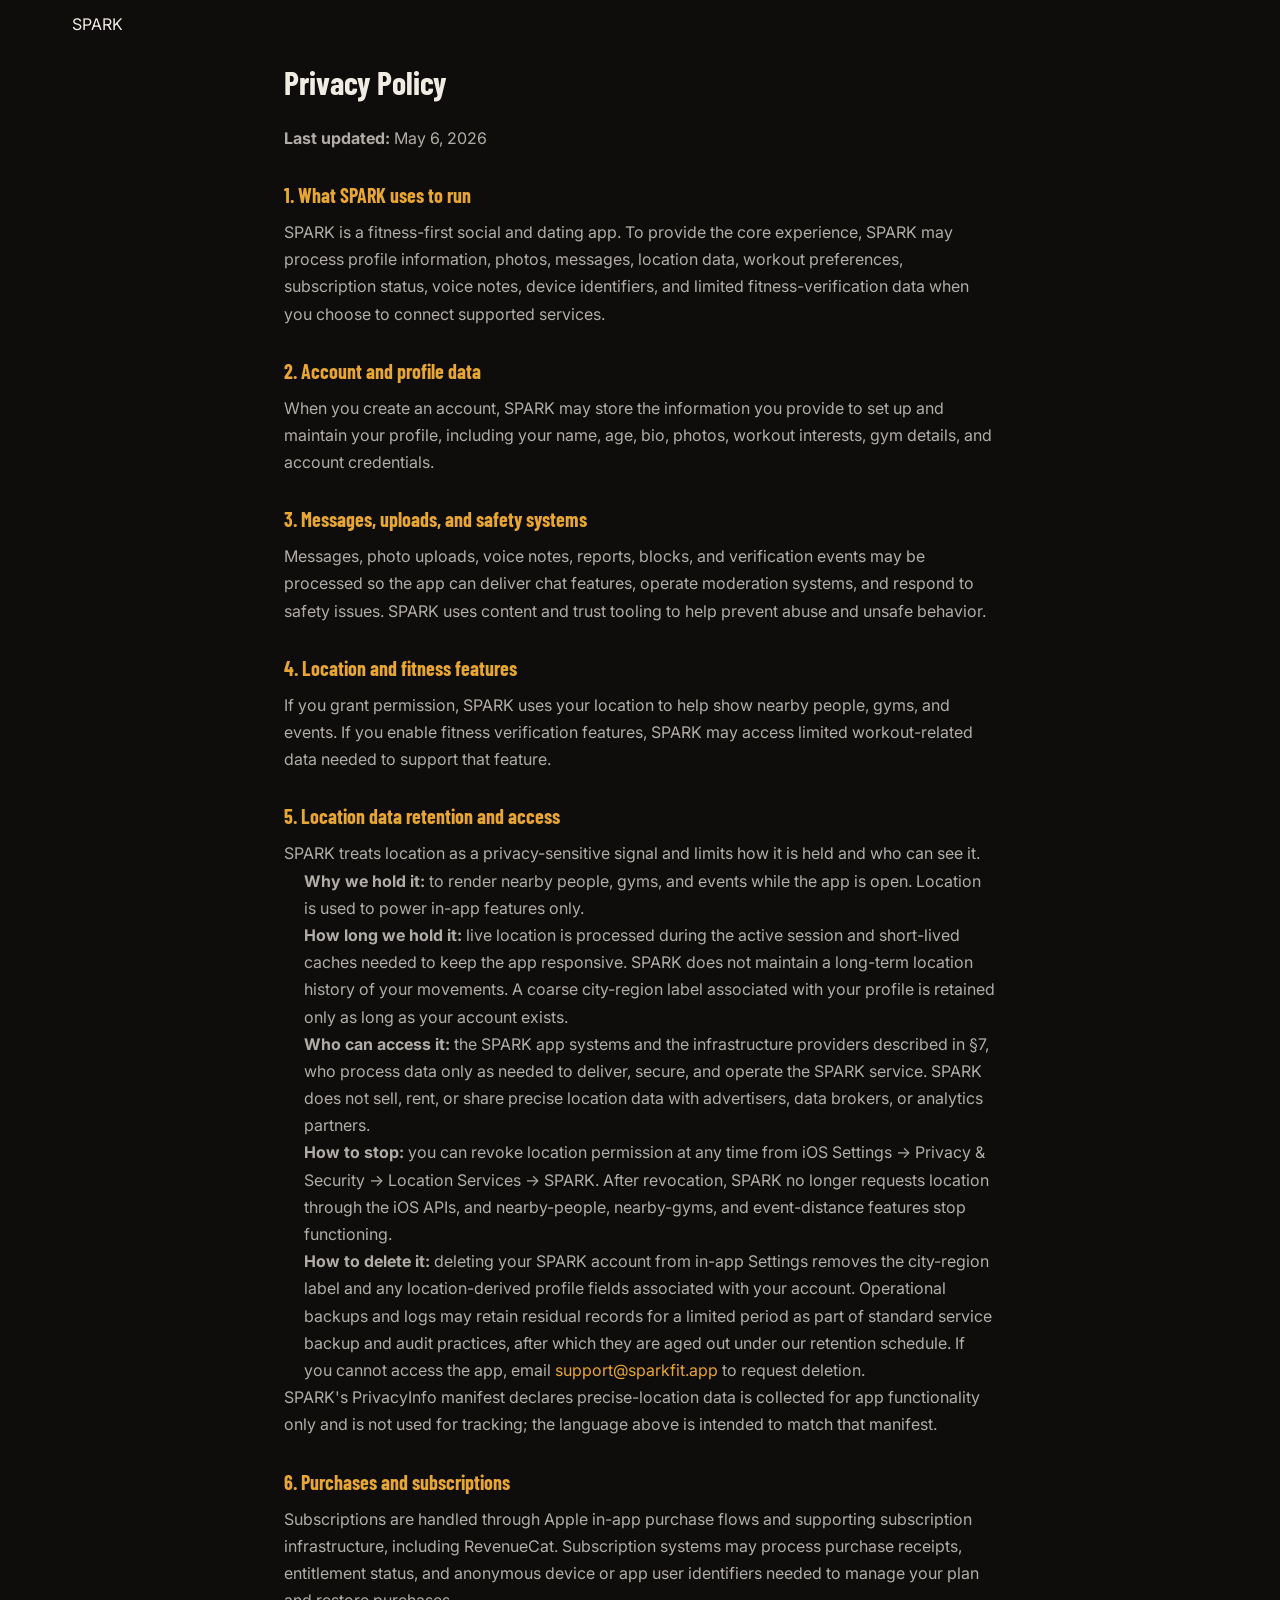
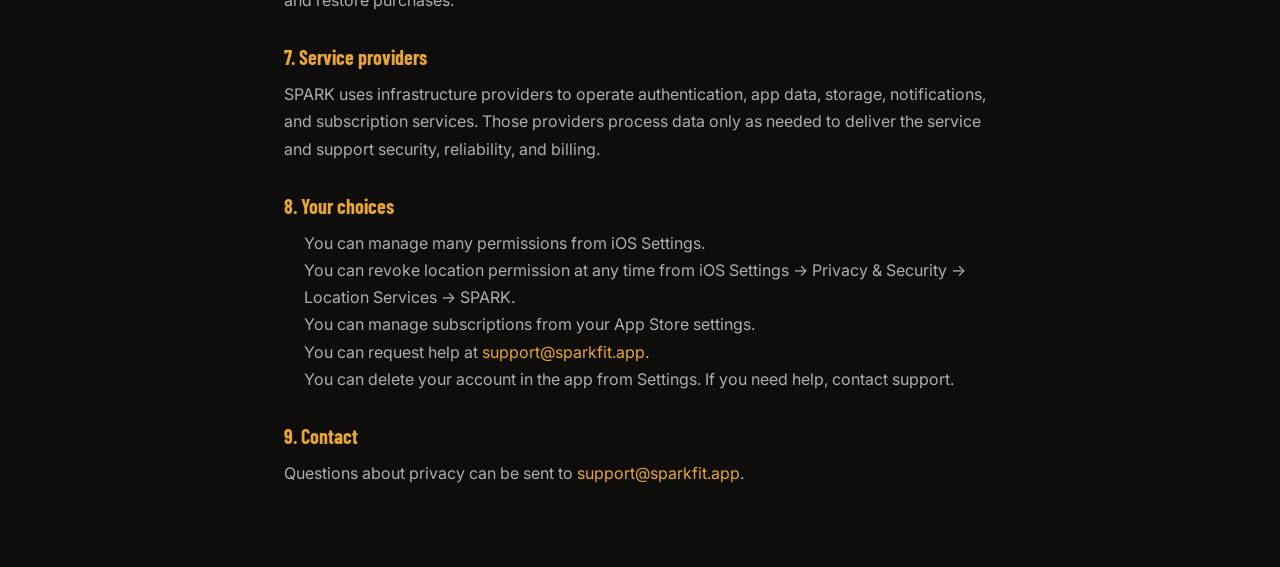
==== commit e188a76b: "privacy: clarify location data retention and access (B2b S6) Adds new privacy/index.html §5 'Locatio" ====
--- a/privacy/index.html
+++ b/privacy/index.html
@@ -24,7 +24,7 @@
 
   <main class="legal">
     <h1>Privacy Policy</h1>
-    <p><strong>Last updated:</strong> April 10, 2026</p>
+    <p><strong>Last updated:</strong> May 6, 2026</p>
 
     <h2>1. What SPARK uses to run</h2>
     <p>SPARK is a fitness-first social and dating app. To provide the core experience, SPARK may process profile information, photos, messages, location data, workout preferences, subscription status, voice notes, device identifiers, and limited fitness-verification data when you choose to connect supported services.</p>
@@ -38,21 +38,33 @@
     <h2>4. Location and fitness features</h2>
     <p>If you grant permission, SPARK uses your location to help show nearby people, gyms, and events. If you enable fitness verification features, SPARK may access limited workout-related data needed to support that feature.</p>
 
-    <h2>5. Purchases and subscriptions</h2>
+    <h2>5. Location data retention and access</h2>
+    <p>SPARK treats location as a privacy-sensitive signal and limits how it is held and who can see it.</p>
+    <ul>
+      <li><strong>Why we hold it:</strong> to render nearby people, gyms, and events while the app is open. Location is used to power in-app features only.</li>
+      <li><strong>How long we hold it:</strong> live location is processed during the active session and short-lived caches needed to keep the app responsive. SPARK does not maintain a long-term location history of your movements. A coarse city-region label associated with your profile is retained only as long as your account exists.</li>
+      <li><strong>Who can access it:</strong> the SPARK app systems and the infrastructure providers described in §7, who process data only as needed to deliver, secure, and operate the SPARK service. SPARK does not sell, rent, or share precise location data with advertisers, data brokers, or analytics partners.</li>
+      <li><strong>How to stop:</strong> you can revoke location permission at any time from iOS Settings &rarr; Privacy &amp; Security &rarr; Location Services &rarr; SPARK. After revocation, SPARK no longer requests location through the iOS APIs, and nearby-people, nearby-gyms, and event-distance features stop functioning.</li>
+      <li><strong>How to delete it:</strong> deleting your SPARK account from in-app Settings removes the city-region label and any location-derived profile fields associated with your account. Operational backups and logs may retain residual records for a limited period as part of standard service backup and audit practices, after which they are aged out under our retention schedule. If you cannot access the app, email <a href="mailto:support@sparkfit.app">support@sparkfit.app</a> to request deletion.</li>
+    </ul>
+    <p>SPARK's PrivacyInfo manifest declares precise-location data is collected for app functionality only and is not used for tracking; the language above is intended to match that manifest.</p>
+
+    <h2>6. Purchases and subscriptions</h2>
     <p>Subscriptions are handled through Apple in-app purchase flows and supporting subscription infrastructure, including RevenueCat. Subscription systems may process purchase receipts, entitlement status, and anonymous device or app user identifiers needed to manage your plan and restore purchases.</p>
 
-    <h2>6. Service providers</h2>
+    <h2>7. Service providers</h2>
     <p>SPARK uses infrastructure providers to operate authentication, app data, storage, notifications, and subscription services. Those providers process data only as needed to deliver the service and support security, reliability, and billing.</p>
 
-    <h2>7. Your choices</h2>
+    <h2>8. Your choices</h2>
     <ul>
       <li>You can manage many permissions from iOS Settings.</li>
+      <li>You can revoke location permission at any time from iOS Settings &rarr; Privacy &amp; Security &rarr; Location Services &rarr; SPARK.</li>
       <li>You can manage subscriptions from your App Store settings.</li>
       <li>You can request help at <a href="mailto:support@sparkfit.app">support@sparkfit.app</a>.</li>
       <li>You can delete your account in the app from Settings. If you need help, contact support.</li>
     </ul>
 
-    <h2>8. Contact</h2>
+    <h2>9. Contact</h2>
     <p>Questions about privacy can be sent to <a href="mailto:support@sparkfit.app">support@sparkfit.app</a>.</p>
   </main>
 </body>
--- a/style.css
+++ b/style.css
@@ -877,6 +877,17 @@
 .back-to-top:hover { transform: translateY(-2px); box-shadow: var(--shadow-lg); }
 
 /* ============================================================
+   AGE VERIFICATION GATE
+   ============================================================ */
+.age-gate { position: fixed; inset: 0; z-index: 10000; background: rgba(14, 13, 11, 0.96); display: flex; align-items: center; justify-content: center; padding: 1.5rem; }
+.age-gate[hidden] { display: none; }
+.age-gate__card { background: var(--bg-surface-2); border: 1px solid var(--border-default); border-radius: 1.25rem; padding: 2.5rem 2rem; max-width: 420px; width: 100%; text-align: center; }
+.age-gate__title { font-family: var(--font-display); font-size: 1.75rem; font-weight: 700; color: var(--gold); margin-bottom: 0.5rem; }
+.age-gate__subtitle { font-size: var(--text-sm); color: var(--text-secondary); margin-bottom: 2rem; }
+.age-gate__buttons { display: flex; flex-direction: column; gap: 0.75rem; }
+.age-gate__denied { color: var(--spark-red); font-size: var(--text-sm); margin-top: 1rem; }
+
+/* ============================================================
    COOKIE BANNER
    ============================================================ */
 .cookie-banner { position: fixed; bottom: 0; left: 0; right: 0; background: var(--bg-surface-2); border-top: 1px solid var(--border-default); padding: 1rem 0; z-index: 1000; transform: translateY(100%); transition: transform 0.4s var(--ease-golden); }
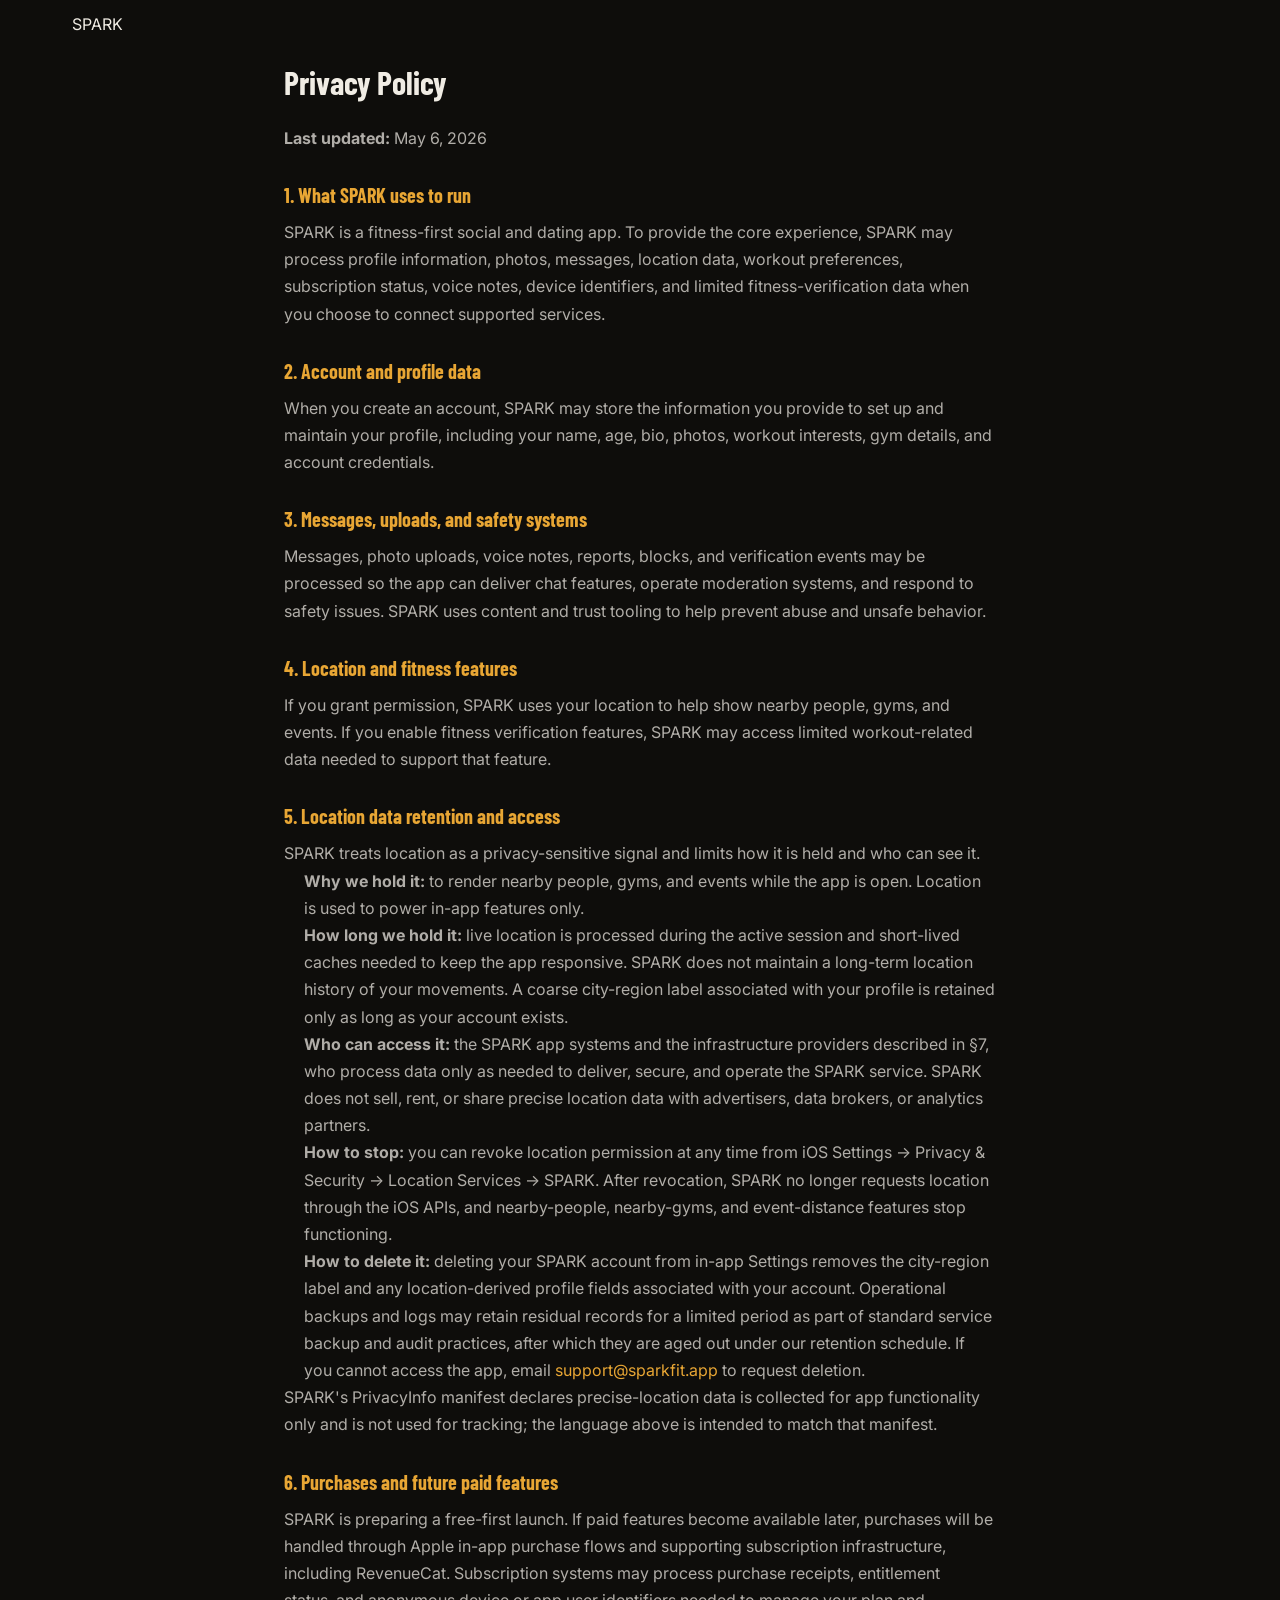
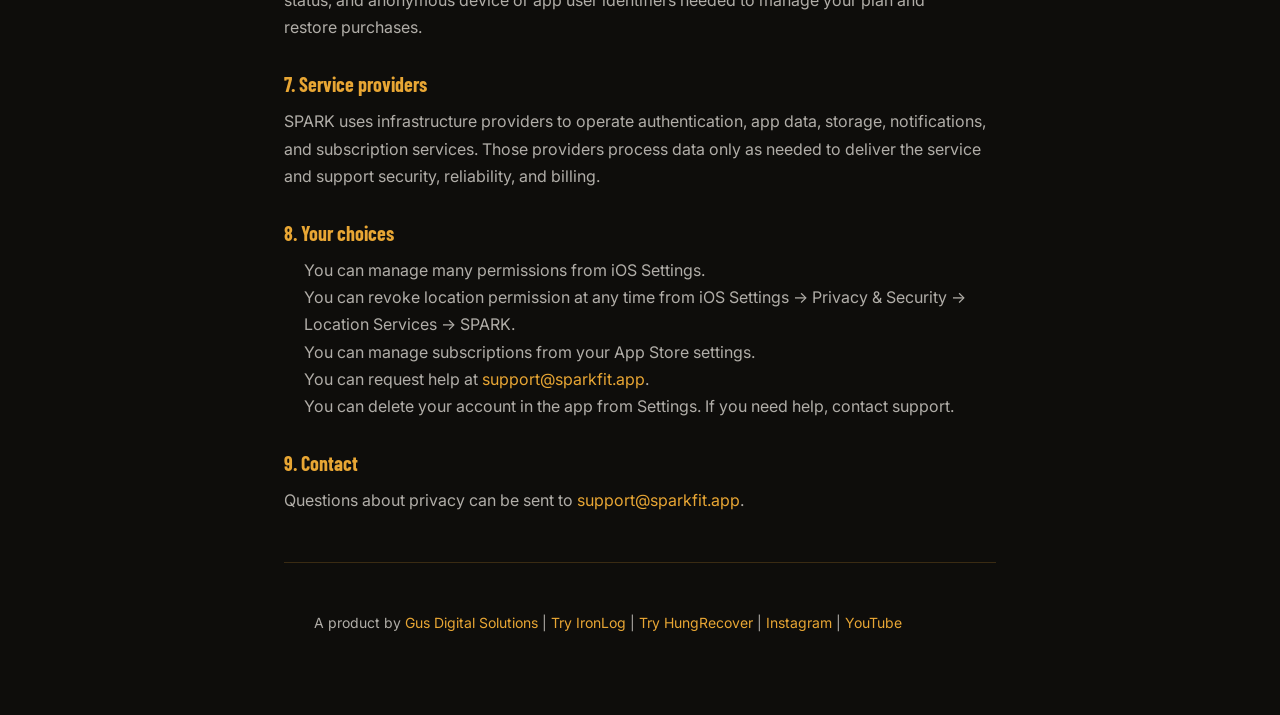
==== commit c4ad0420: "feat: PWA manifest, skip-to-content, WebSite JSON-LD, cross-site link audit - Add manifest.json (PWA" ====
--- a/privacy/index.html
+++ b/privacy/index.html
@@ -1,10 +1,17 @@
 <!DOCTYPE html>
 <html lang="en">
 <head>
+  <link rel="icon" href="data:image/svg+xml,<svg xmlns='http://www.w3.org/2000/svg' viewBox='0 0 32 32'><rect width='32' height='32' rx='6' fill='%230e0d0b'/><text x='4' y='24' font-size='22' font-family='sans-serif' font-weight='900' fill='%23e8a634'>S</text></svg>">
   <meta charset="UTF-8">
   <meta name="viewport" content="width=device-width, initial-scale=1.0">
   <title>Privacy Policy - SPARK</title>
   <meta name="description" content="SPARK privacy policy and data handling details.">
+  <meta name="robots" content="index, follow">
+  <meta name="author" content="Gus Digital Solutions">
+  <meta name="theme-color" content="#e8a634">
+  <link rel="canonical" href="https://sparkfit.app/privacy/">
+  <link rel="manifest" href="/manifest.json">
+  <link rel="apple-touch-icon" href="data:image/svg+xml,<svg xmlns='http://www.w3.org/2000/svg' viewBox='0 0 512 512'><rect width='512' height='512' rx='96' fill='%230e0d0b'/><text x='50%25' y='54%25' dominant-baseline='middle' text-anchor='middle' font-size='320' font-family='sans-serif' font-weight='900' fill='%23e8a634'>S</text></svg>">
   <link rel="stylesheet" href="../style.css">
   <style>
     .legal { max-width: 760px; margin: 0 auto; padding: 4rem 1.5rem 5rem; }
@@ -49,8 +56,8 @@
     </ul>
     <p>SPARK's PrivacyInfo manifest declares precise-location data is collected for app functionality only and is not used for tracking; the language above is intended to match that manifest.</p>
 
-    <h2>6. Purchases and subscriptions</h2>
-    <p>Subscriptions are handled through Apple in-app purchase flows and supporting subscription infrastructure, including RevenueCat. Subscription systems may process purchase receipts, entitlement status, and anonymous device or app user identifiers needed to manage your plan and restore purchases.</p>
+    <h2>6. Purchases and future paid features</h2>
+    <p>SPARK is preparing a free-first launch. If paid features become available later, purchases will be handled through Apple in-app purchase flows and supporting subscription infrastructure, including RevenueCat. Subscription systems may process purchase receipts, entitlement status, and anonymous device or app user identifiers needed to manage your plan and restore purchases.</p>
 
     <h2>7. Service providers</h2>
     <p>SPARK uses infrastructure providers to operate authentication, app data, storage, notifications, and subscription services. Those providers process data only as needed to deliver the service and support security, reliability, and billing.</p>
@@ -66,6 +73,15 @@
 
     <h2>9. Contact</h2>
     <p>Questions about privacy can be sent to <a href="mailto:support@sparkfit.app">support@sparkfit.app</a>.</p>
+
+    <hr style="margin: 3rem 0; border: none; border-top: 1px solid rgba(232,166,52,.2);">
+    <p style="text-align: center; color: var(--text-secondary, #888); font-size: 0.875rem;">
+      A product by <a href="https://gusdigitalsolutions.com" target="_blank" rel="noopener" style="color: var(--gold, #e8a634);">Gus Digital Solutions</a> |
+      <a href="https://ironlog.co/" target="_blank" rel="noopener" style="color: var(--gold, #e8a634);">Try IronLog</a> |
+      <a href="https://hungrecover.com/" target="_blank" rel="noopener" style="color: var(--gold, #e8a634);">Try HungRecover</a> |
+      <a href="https://instagram.com/gustavopsu" target="_blank" rel="noopener" style="color: var(--gold, #e8a634);">Instagram</a> |
+      <a href="https://youtube.com/@GusDigitalSolutions" target="_blank" rel="noopener" style="color: var(--gold, #e8a634);">YouTube</a>
+    </p>
   </main>
 </body>
 </html>
--- a/style.css
+++ b/style.css
@@ -877,17 +877,6 @@
 .back-to-top:hover { transform: translateY(-2px); box-shadow: var(--shadow-lg); }
 
 /* ============================================================
-   AGE VERIFICATION GATE
-   ============================================================ */
-.age-gate { position: fixed; inset: 0; z-index: 10000; background: rgba(14, 13, 11, 0.96); display: flex; align-items: center; justify-content: center; padding: 1.5rem; }
-.age-gate[hidden] { display: none; }
-.age-gate__card { background: var(--bg-surface-2); border: 1px solid var(--border-default); border-radius: 1.25rem; padding: 2.5rem 2rem; max-width: 420px; width: 100%; text-align: center; }
-.age-gate__title { font-family: var(--font-display); font-size: 1.75rem; font-weight: 700; color: var(--gold); margin-bottom: 0.5rem; }
-.age-gate__subtitle { font-size: var(--text-sm); color: var(--text-secondary); margin-bottom: 2rem; }
-.age-gate__buttons { display: flex; flex-direction: column; gap: 0.75rem; }
-.age-gate__denied { color: var(--spark-red); font-size: var(--text-sm); margin-top: 1rem; }
-
-/* ============================================================
    COOKIE BANNER
    ============================================================ */
 .cookie-banner { position: fixed; bottom: 0; left: 0; right: 0; background: var(--bg-surface-2); border-top: 1px solid var(--border-default); padding: 1rem 0; z-index: 1000; transform: translateY(100%); transition: transform 0.4s var(--ease-golden); }
@@ -904,6 +893,30 @@
 .form-message { font-size: var(--text-xs); margin-top: 0.5rem; min-height: 1.25rem; }
 .form-message--success { color: var(--buddy-teal); }
 .form-message--error { color: var(--spark-red); }
+
+.lead-modal { position: fixed; inset: 0; z-index: 1100; display: grid; place-items: center; padding: 1rem; opacity: 0; pointer-events: none; transition: opacity 0.25s var(--ease-golden); }
+.lead-modal.visible { opacity: 1; pointer-events: auto; }
+.lead-modal__backdrop { position: absolute; inset: 0; background: rgba(7, 7, 9, 0.74); backdrop-filter: blur(10px); }
+.lead-modal__panel {
+  position: relative;
+  width: min(100%, 440px);
+  background: var(--bg-surface-2);
+  border: 1px solid rgba(232, 166, 52, 0.34);
+  border-radius: var(--radius-lg);
+  box-shadow: 0 24px 80px rgba(0, 0, 0, 0.55);
+  padding: clamp(1.5rem, 5vw, 2rem);
+}
+.lead-modal__close { position: absolute; top: 0.8rem; right: 0.8rem; width: 38px; height: 38px; border-radius: 50%; border: 1px solid var(--border-default); color: var(--text-secondary); background: var(--bg-surface); display: grid; place-items: center; cursor: pointer; }
+.lead-modal__close:hover { color: var(--gold); border-color: var(--gold); }
+.lead-modal__eyebrow { font-family: var(--font-display); font-size: var(--text-xs); font-weight: 800; color: var(--gold); text-transform: uppercase; letter-spacing: 0.12em; margin-bottom: 0.65rem; }
+.lead-modal__panel h2 { font-size: var(--text-xl); line-height: 1.08; margin: 0 2rem 0.75rem 0; }
+.lead-modal__panel p { color: var(--text-secondary); font-size: var(--text-sm); line-height: 1.6; }
+.lead-modal__form { display: flex; gap: 0.5rem; margin-top: 1.25rem; }
+.lead-modal__form input { flex: 1; min-width: 0; padding: 0.75rem 1rem; background: var(--bg-surface); border: 1px solid var(--border-default); border-radius: var(--radius-md); color: var(--text-primary); font-size: var(--text-sm); }
+.lead-modal__form input:focus { border-color: var(--gold); outline: none; }
+@media (max-width: 520px) {
+  .lead-modal__form { flex-direction: column; }
+}
 
 /* ============================================================
    SHARE WORKOUT DATES SECTION — v5.3.0
